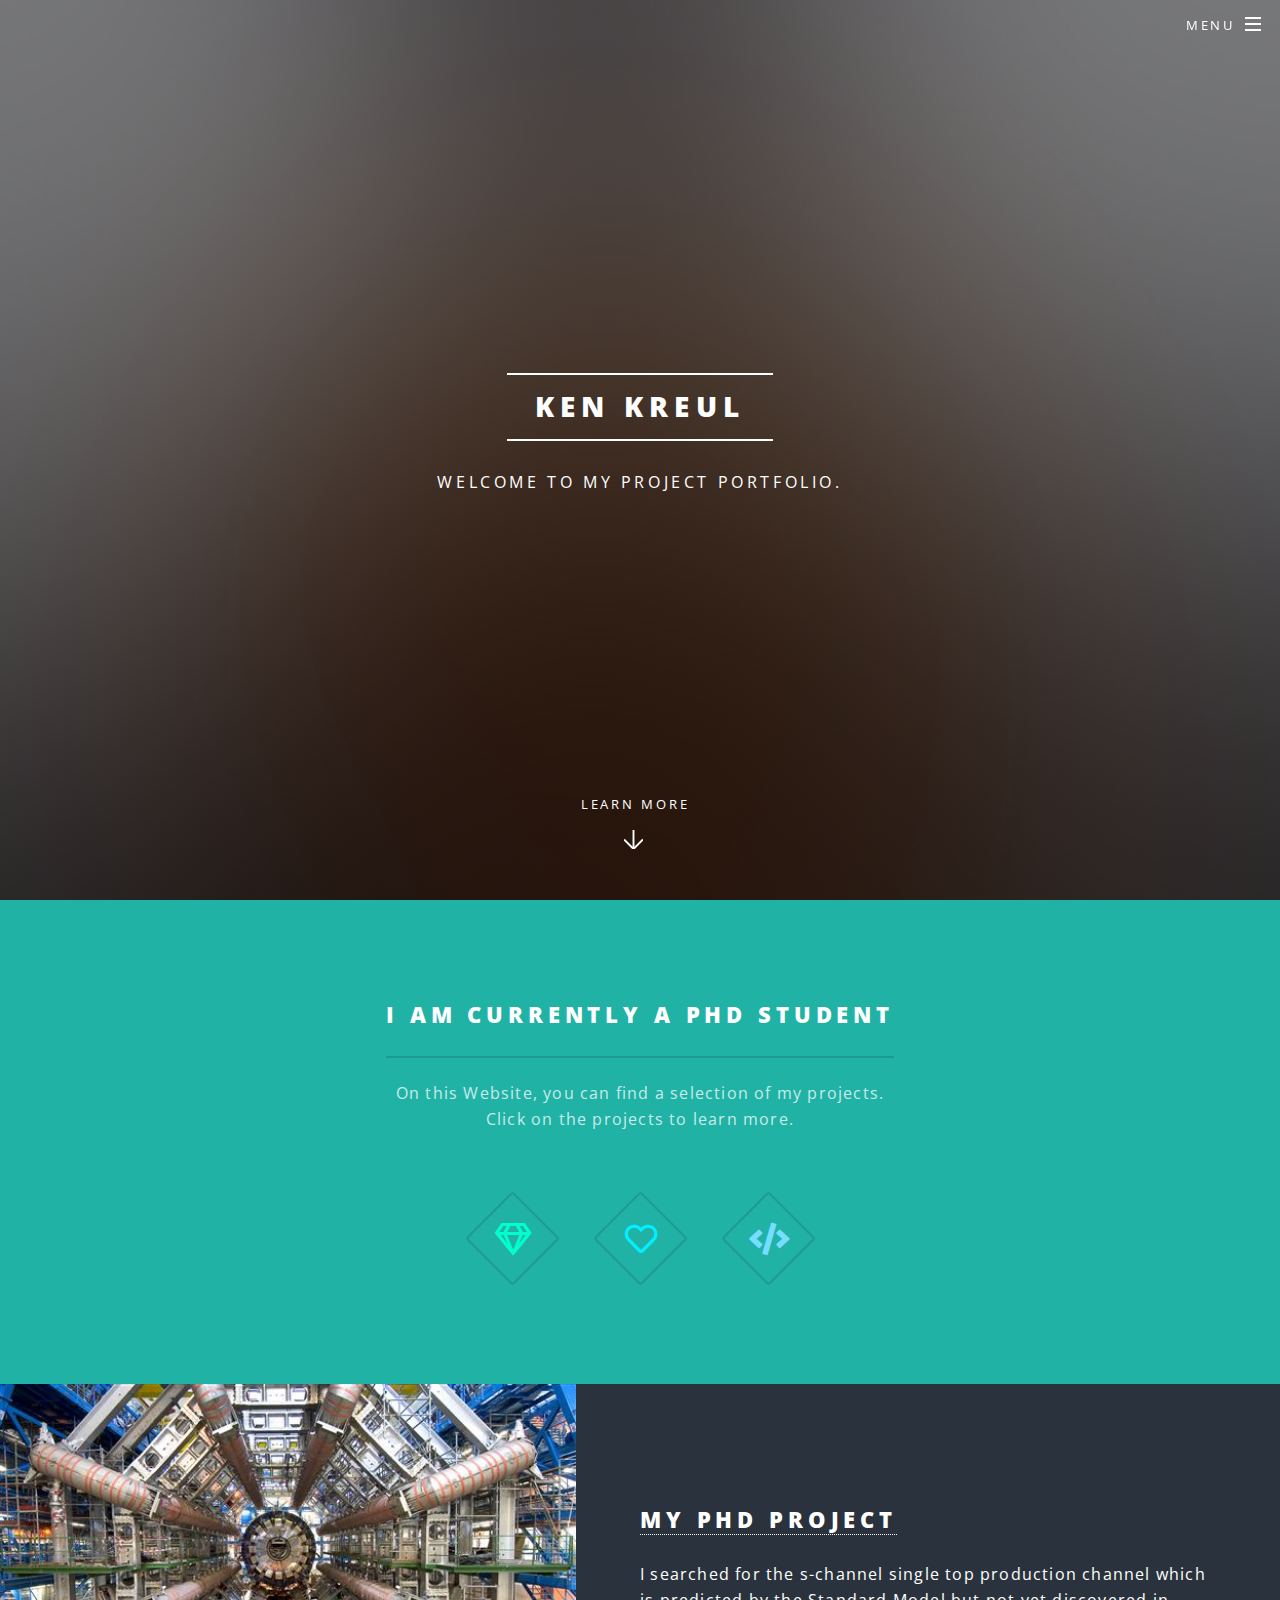
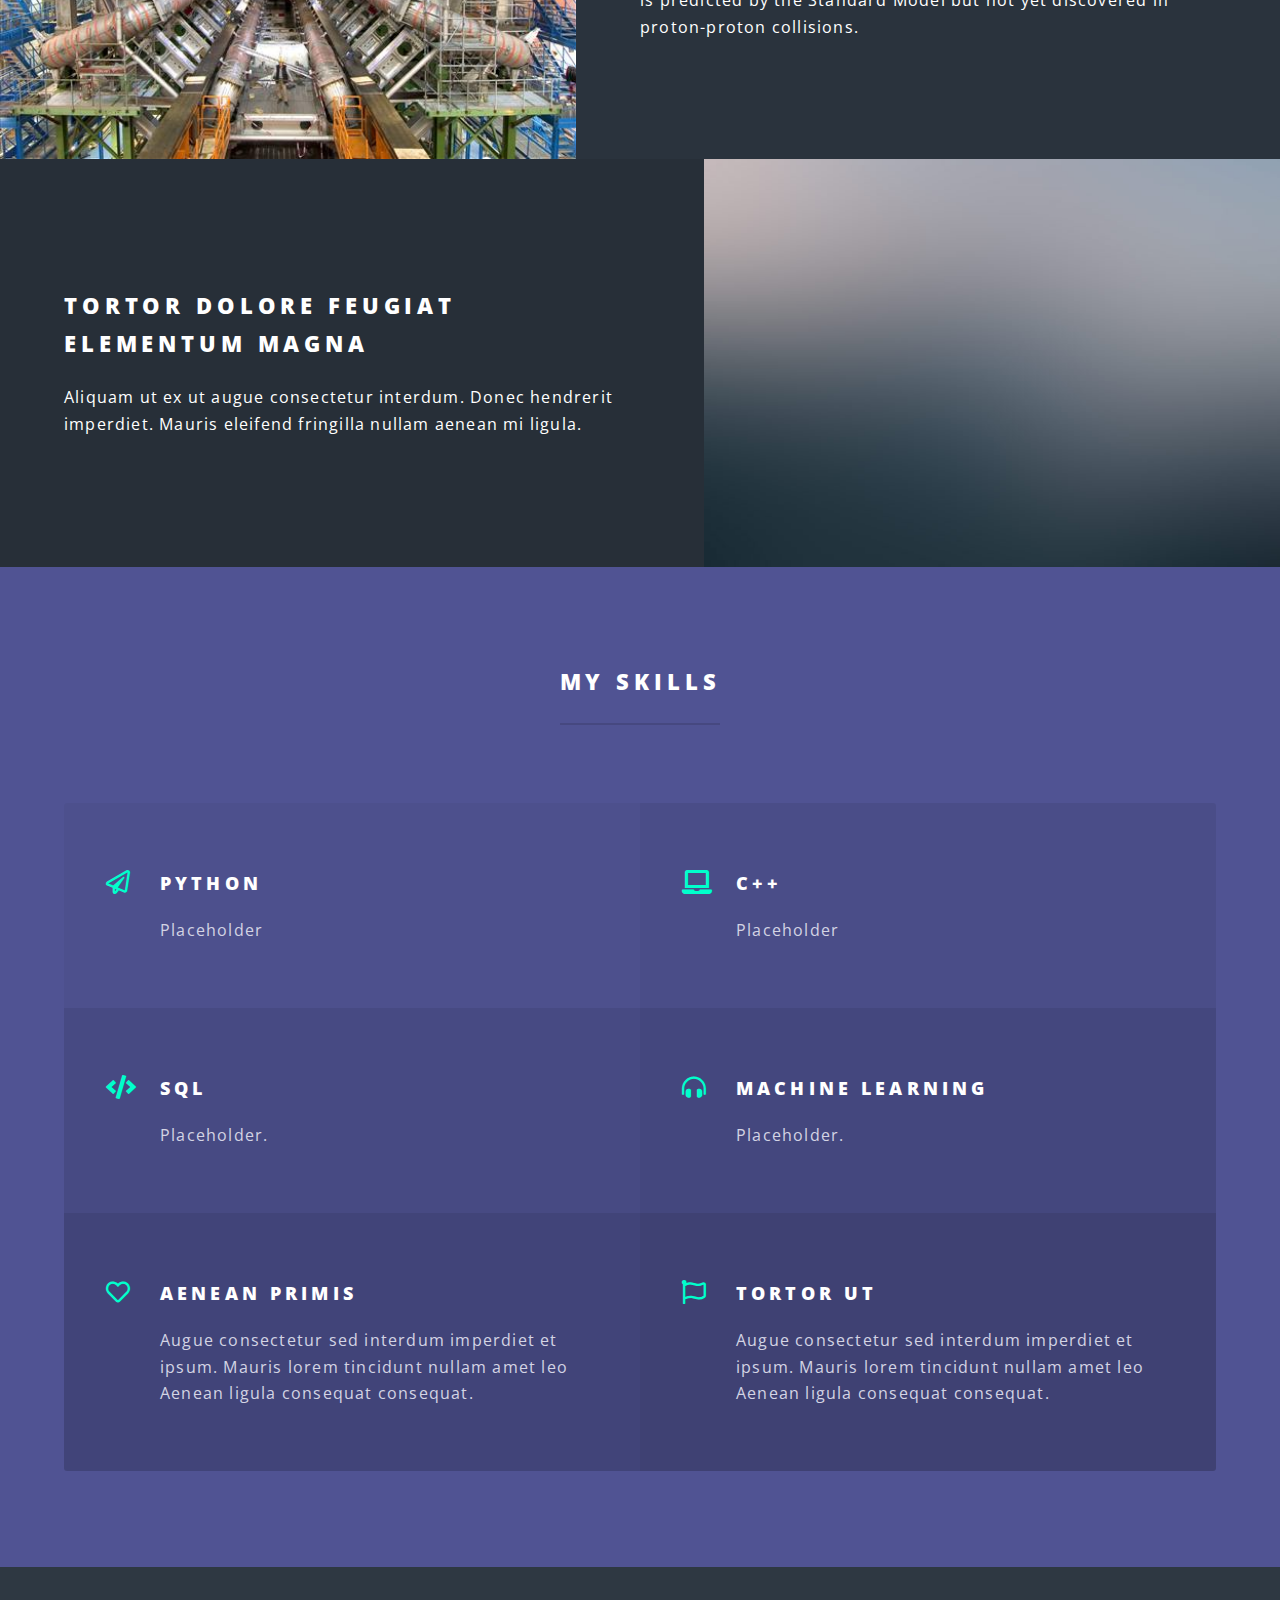
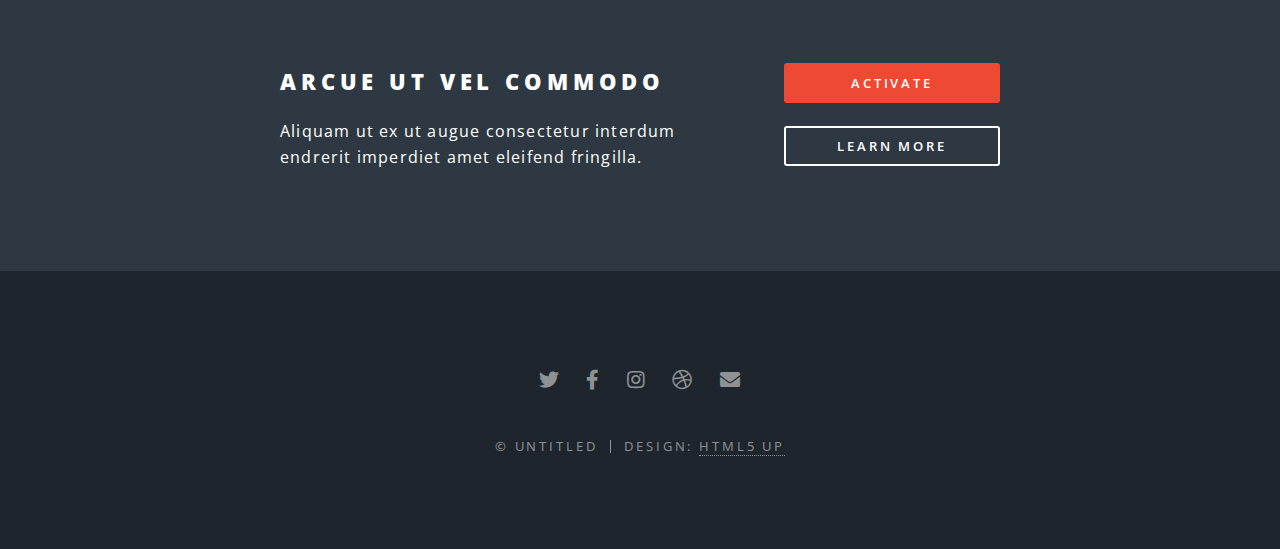
==== index.html @ 8abd2395 "Initial Commit" ====
<!DOCTYPE HTML>
<!--
	Spectral by HTML5 UP
	html5up.net | @ajlkn
	Free for personal and commercial use under the CCA 3.0 license (html5up.net/license)
-->
<html>
	<head>
		<title>Website of Ken Kreul</title>
		<meta charset="utf-8" />
		<meta name="viewport" content="width=device-width, initial-scale=1, user-scalable=no" />
		<link rel="stylesheet" href="assets/css/main.css" />
		<noscript><link rel="stylesheet" href="assets/css/noscript.css" /></noscript>
	</head>
	<body class="landing is-preload">

		<!-- Page Wrapper -->
			<div id="page-wrapper">

				<!-- Header -->
					<header id="header" class="alt">
						<h1><a href="index.html">Ken Kreul</a></h1>
						<nav id="nav">
							<ul>
								<li class="special">
									<a href="#menu" class="menuToggle"><span>Menu</span></a>
									<div id="menu">
										<ul>
											<li><a href="index.html">Home</a></li>
											<li><a href="generic.html">Generic</a></li>
											<li><a href="elements.html">Elements</a></li>
											<li><a href="#">Sign Up</a></li>
											<li><a href="#">Log In</a></li>
										</ul>
									</div>
								</li>
							</ul>
						</nav>
					</header>

				<!-- Banner -->
					<section id="banner">
						<div class="inner">
							<h2>Ken Kreul</h2>
							<p>Welcome to my project Portfolio.</p>
							<!--<ul class="actions special">
								<li><a href="#" class="button primary">Activate</a></li>
							</ul> -->
						</div>
						<a href="#one" class="more scrolly">Learn More</a>
					</section>

				<!-- One -->
					<section id="one" class="wrapper style1 special">
						<div class="inner">
							<header class="major">
								<h2>I am currently a PhD Student</h2>
								<p>On this Website, you can find a selection of my projects.<br />
								Click on the projects to learn more.</p>
							</header>
							<ul class="icons major">
								<li><span class="icon fa-gem major style1"><span class="label">Lorem</span></span></li>
								<li><span class="icon fa-heart major style2"><span class="label">Ipsum</span></span></li>
								<li><span class="icon solid fa-code major style3"><span class="label">Dolor</span></span></li>
							</ul>
						</div>
					</section>

				<!-- Two -->
					<section id="two" class="wrapper alt style2">
						<section class="spotlight">
							<div class="image"><img src="images/ATLAS.jpg" alt="" /></div><div class="content">
								<h2><a href="generic.html">My PhD project</a> </h2>
								<p>I searched for the s-channel single top production channel which is 
									predicted by the Standard Model but not yet discovered in
									 proton-proton collisions.</p>
							</div>
						</section>
						<section class="spotlight">
							<div class="image"><img src="images/pic02.jpg" alt="" /></div><div class="content">
								<h2>Tortor dolore feugiat<br />
								elementum magna</h2>
								<p>Aliquam ut ex ut augue consectetur interdum. Donec hendrerit imperdiet. Mauris eleifend fringilla nullam aenean mi ligula.</p>
							</div>
						</section>
						
					</section>

				<!-- Three -->
					<section id="three" class="wrapper style3 special">
						<div class="inner">
							<header class="major">
								<h2>My Skills</h2>
								
							</header>
							<ul class="features">
								<li class="icon fa-paper-plane">
									<h3>Python</h3>
									<p>Placeholder </p>
								</li>
								<li class="icon solid fa-laptop">
									<h3>C++</h3>
									<p>Placeholder</p>
								</li>
								<li class="icon solid fa-code">
									<h3>SQL</h3>
									<p>Placeholder.</p>
								</li>
								<li class="icon solid fa-headphones-alt">
									<h3>Machine Learning</h3>
									<p>Placeholder.</p>
								</li>
								<li class="icon fa-heart">
									<h3>Aenean Primis</h3>
									<p>Augue consectetur sed interdum imperdiet et ipsum. Mauris lorem tincidunt nullam amet leo Aenean ligula consequat consequat.</p>
								</li>
								<li class="icon fa-flag">
									<h3>Tortor Ut</h3>
									<p>Augue consectetur sed interdum imperdiet et ipsum. Mauris lorem tincidunt nullam amet leo Aenean ligula consequat consequat.</p>
								</li>
							</ul>
						</div>
					</section>

				<!-- CTA -->
					<section id="cta" class="wrapper style4">
						<div class="inner">
							<header>
								<h2>Arcue ut vel commodo</h2>
								<p>Aliquam ut ex ut augue consectetur interdum endrerit imperdiet amet eleifend fringilla.</p>
							</header>
							<ul class="actions stacked">
								<li><a href="#" class="button fit primary">Activate</a></li>
								<li><a href="#" class="button fit">Learn More</a></li>
							</ul>
						</div>
					</section>

				<!-- Footer -->
					<footer id="footer">
						<ul class="icons">
							<li><a href="#" class="icon brands fa-twitter"><span class="label">Twitter</span></a></li>
							<li><a href="#" class="icon brands fa-facebook-f"><span class="label">Facebook</span></a></li>
							<li><a href="#" class="icon brands fa-instagram"><span class="label">Instagram</span></a></li>
							<li><a href="#" class="icon brands fa-dribbble"><span class="label">Dribbble</span></a></li>
							<li><a href="#" class="icon solid fa-envelope"><span class="label">Email</span></a></li>
						</ul>
						<ul class="copyright">
							<li>&copy; Untitled</li><li>Design: <a href="http://html5up.net">HTML5 UP</a></li>
						</ul>
					</footer>

			</div>

		<!-- Scripts -->
			<script src="assets/js/jquery.min.js"></script>
			<script src="assets/js/jquery.scrollex.min.js"></script>
			<script src="assets/js/jquery.scrolly.min.js"></script>
			<script src="assets/js/browser.min.js"></script>
			<script src="assets/js/breakpoints.min.js"></script>
			<script src="assets/js/util.js"></script>
			<script src="assets/js/main.js"></script>

	</body>
</html>
---- assets/css/main.css ----
@import url(fontawesome-all.min.css);
@import url("https://fonts.googleapis.com/css?family=Open+Sans:400,400italic,600,600italic,800,800italic");

/*
	Spectral by HTML5 UP
	html5up.net | @ajlkn
	Free for personal and commercial use under the CCA 3.0 license (html5up.net/license)
*/

html, body, div, span, applet, object,
iframe, h1, h2, h3, h4, h5, h6, p, blockquote,
pre, a, abbr, acronym, address, big, cite,
code, del, dfn, em, img, ins, kbd, q, s, samp,
small, strike, strong, sub, sup, tt, var, b,
u, i, center, dl, dt, dd, ol, ul, li, fieldset,
form, label, legend, table, caption, tbody,
tfoot, thead, tr, th, td, article, aside,
canvas, details, embed, figure, figcaption,
footer, header, hgroup, menu, nav, output, ruby,
section, summary, time, mark, audio, video {
	margin: 0;
	padding: 0;
	border: 0;
	font-size: 100%;
	font: inherit;
	vertical-align: baseline;}

article, aside, details, figcaption, figure,
footer, header, hgroup, menu, nav, section {
	display: block;}

body {
	line-height: 1;
}

ol, ul {
	list-style: none;
}

blockquote, q {
	quotes: none;
}

	blockquote:before, blockquote:after, q:before, q:after {
		content: '';
		content: none;
	}

table {
	border-collapse: collapse;
	border-spacing: 0;
}

body {
	-webkit-text-size-adjust: none;
}

mark {
	background-color: transparent;
	color: inherit;
}

input::-moz-focus-inner {
	border: 0;
	padding: 0;
}

input, select, textarea {
	-moz-appearance: none;
	-webkit-appearance: none;
	-ms-appearance: none;
	appearance: none;
}

/* Basic */

	@-ms-viewport {
		width: device-width;
	}

	html {
		box-sizing: border-box;
	}

	*, *:before, *:after {
		box-sizing: inherit;
	}

	body {
		background: #2e3842;
	}

		body.is-preload *, body.is-preload *:before, body.is-preload *:after {
			-moz-animation: none !important;
			-webkit-animation: none !important;
			-ms-animation: none !important;
			animation: none !important;
			-moz-transition: none !important;
			-webkit-transition: none !important;
			-ms-transition: none !important;
			transition: none !important;
		}

	body, input, select, textarea {
		color: #fff;
		font-family: "Open Sans", Helvetica, sans-serif;
		font-size: 15pt;
		font-weight: 400;
		letter-spacing: 0.075em;
		line-height: 1.65em;
	}

		@media screen and (max-width: 1680px) {

			body, input, select, textarea {
				font-size: 13pt;
			}

		}

		@media screen and (max-width: 1280px) {

			body, input, select, textarea {
				font-size: 12pt;
			}

		}

		@media screen and (max-width: 736px) {

			body, input, select, textarea {
				font-size: 11pt;
				letter-spacing: 0.0375em;
			}

		}

	a {
		-moz-transition: color 0.2s ease, border-bottom-color 0.2s ease;
		-webkit-transition: color 0.2s ease, border-bottom-color 0.2s ease;
		-ms-transition: color 0.2s ease, border-bottom-color 0.2s ease;
		transition: color 0.2s ease, border-bottom-color 0.2s ease;
		border-bottom: dotted 1px;
		color: inherit;
		text-decoration: none;
	}

		a:hover {
			border-bottom-color: transparent;
		}

	strong, b {
		color: #fff;
		font-weight: 600;
	}

	em, i {
		font-style: italic;
	}

	p {
		margin: 0 0 2em 0;
	}

	h1, h2, h3, h4, h5, h6 {
		color: #fff;
		font-weight: 800;
		letter-spacing: 0.225em;
		line-height: 1em;
		margin: 0 0 1em 0;
		text-transform: uppercase;
	}

		h1 a, h2 a, h3 a, h4 a, h5 a, h6 a {
			color: inherit;
			text-decoration: none;
		}

	h2 {
		font-size: 1.35em;
		line-height: 1.75em;
	}

		@media screen and (max-width: 736px) {

			h2 {
				font-size: 1.1em;
				line-height: 1.65em;
			}

		}

	h3 {
		font-size: 1.15em;
		line-height: 1.75em;
	}

		@media screen and (max-width: 736px) {

			h3 {
				font-size: 1em;
				line-height: 1.65em;
			}

		}

	h4 {
		font-size: 1em;
		line-height: 1.5em;
	}

	h5 {
		font-size: 0.8em;
		line-height: 1.5em;
	}

	h6 {
		font-size: 0.7em;
		line-height: 1.5em;
	}

	sub {
		font-size: 0.8em;
		position: relative;
		top: 0.5em;
	}

	sup {
		font-size: 0.8em;
		position: relative;
		top: -0.5em;
	}

	hr {
		border: 0;
		border-bottom: solid 2px #fff;
		margin: 3em 0;
	}

		hr.major {
			margin: 4.5em 0;
		}

	blockquote {
		border-left: solid 4px #fff;
		font-style: italic;
		margin: 0 0 2em 0;
		padding: 0.5em 0 0.5em 2em;
	}

	code {
		background: rgba(144, 144, 144, 0.25);
		border-radius: 3px;
		font-family: "Courier New", monospace;
		font-size: 0.9em;
		letter-spacing: 0;
		margin: 0 0.25em;
		padding: 0.25em 0.65em;
	}

	pre {
		-webkit-overflow-scrolling: touch;
		font-family: "Courier New", monospace;
		font-size: 0.9em;
		margin: 0 0 2em 0;
	}

		pre code {
			display: block;
			line-height: 1.75em;
			padding: 1em 1.5em;
			overflow-x: auto;
		}

	.align-left {
		text-align: left;
	}

	.align-center {
		text-align: center;
	}

	.align-right {
		text-align: right;
	}

/* Row */

	.row {
		display: flex;
		flex-wrap: wrap;
		box-sizing: border-box;
		align-items: stretch;
	}

		.row > * {
			box-sizing: border-box;
		}

		.row.gtr-uniform > * > :last-child {
			margin-bottom: 0;
		}

		.row.aln-left {
			justify-content: flex-start;
		}

		.row.aln-center {
			justify-content: center;
		}

		.row.aln-right {
			justify-content: flex-end;
		}

		.row.aln-top {
			align-items: flex-start;
		}

		.row.aln-middle {
			align-items: center;
		}

		.row.aln-bottom {
			align-items: flex-end;
		}

		.row > .imp {
			order: -1;
		}

		.row > .col-1 {
			width: 8.33333%;
		}

		.row > .off-1 {
			margin-left: 8.33333%;
		}

		.row > .col-2 {
			width: 16.66667%;
		}

		.row > .off-2 {
			margin-left: 16.66667%;
		}

		.row > .col-3 {
			width: 25%;
		}

		.row > .off-3 {
			margin-left: 25%;
		}

		.row > .col-4 {
			width: 33.33333%;
		}

		.row > .off-4 {
			margin-left: 33.33333%;
		}

		.row > .col-5 {
			width: 41.66667%;
		}

		.row > .off-5 {
			margin-left: 41.66667%;
		}

		.row > .col-6 {
			width: 50%;
		}

		.row > .off-6 {
			margin-left: 50%;
		}

		.row > .col-7 {
			width: 58.33333%;
		}

		.row > .off-7 {
			margin-left: 58.33333%;
		}

		.row > .col-8 {
			width: 66.66667%;
		}

		.row > .off-8 {
			margin-left: 66.66667%;
		}

		.row > .col-9 {
			width: 75%;
		}

		.row > .off-9 {
			margin-left: 75%;
		}

		.row > .col-10 {
			width: 83.33333%;
		}

		.row > .off-10 {
			margin-left: 83.33333%;
		}

		.row > .col-11 {
			width: 91.66667%;
		}

		.row > .off-11 {
			margin-left: 91.66667%;
		}

		.row > .col-12 {
			width: 100%;
		}

		.row > .off-12 {
			margin-left: 100%;
		}

		.row.gtr-0 {
			margin-top: 0;
			margin-left: 0em;
		}

			.row.gtr-0 > * {
				padding: 0 0 0 0em;
			}

			.row.gtr-0.gtr-uniform {
				margin-top: 0em;
			}

				.row.gtr-0.gtr-uniform > * {
					padding-top: 0em;
				}

		.row.gtr-25 {
			margin-top: 0;
			margin-left: -0.375em;
		}

			.row.gtr-25 > * {
				padding: 0 0 0 0.375em;
			}

			.row.gtr-25.gtr-uniform {
				margin-top: -0.375em;
			}

				.row.gtr-25.gtr-uniform > * {
					padding-top: 0.375em;
				}

		.row.gtr-50 {
			margin-top: 0;
			margin-left: -0.75em;
		}

			.row.gtr-50 > * {
				padding: 0 0 0 0.75em;
			}

			.row.gtr-50.gtr-uniform {
				margin-top: -0.75em;
			}

				.row.gtr-50.gtr-uniform > * {
					padding-top: 0.75em;
				}

		.row {
			margin-top: 0;
			margin-left: -1.5em;
		}

			.row > * {
				padding: 0 0 0 1.5em;
			}

			.row.gtr-uniform {
				margin-top: -1.5em;
			}

				.row.gtr-uniform > * {
					padding-top: 1.5em;
				}

		.row.gtr-150 {
			margin-top: 0;
			margin-left: -2.25em;
		}

			.row.gtr-150 > * {
				padding: 0 0 0 2.25em;
			}

			.row.gtr-150.gtr-uniform {
				margin-top: -2.25em;
			}

				.row.gtr-150.gtr-uniform > * {
					padding-top: 2.25em;
				}

		.row.gtr-200 {
			margin-top: 0;
			margin-left: -3em;
		}

			.row.gtr-200 > * {
				padding: 0 0 0 3em;
			}

			.row.gtr-200.gtr-uniform {
				margin-top: -3em;
			}

				.row.gtr-200.gtr-uniform > * {
					padding-top: 3em;
				}

		@media screen and (max-width: 1680px) {

			.row {
				display: flex;
				flex-wrap: wrap;
				box-sizing: border-box;
				align-items: stretch;
			}

				.row > * {
					box-sizing: border-box;
				}

				.row.gtr-uniform > * > :last-child {
					margin-bottom: 0;
				}

				.row.aln-left {
					justify-content: flex-start;
				}

				.row.aln-center {
					justify-content: center;
				}

				.row.aln-right {
					justify-content: flex-end;
				}

				.row.aln-top {
					align-items: flex-start;
				}

				.row.aln-middle {
					align-items: center;
				}

				.row.aln-bottom {
					align-items: flex-end;
				}

				.row > .imp-xlarge {
					order: -1;
				}

				.row > .col-1-xlarge {
					width: 8.33333%;
				}

				.row > .off-1-xlarge {
					margin-left: 8.33333%;
				}

				.row > .col-2-xlarge {
					width: 16.66667%;
				}

				.row > .off-2-xlarge {
					margin-left: 16.66667%;
				}

				.row > .col-3-xlarge {
					width: 25%;
				}

				.row > .off-3-xlarge {
					margin-left: 25%;
				}

				.row > .col-4-xlarge {
					width: 33.33333%;
				}

				.row > .off-4-xlarge {
					margin-left: 33.33333%;
				}

				.row > .col-5-xlarge {
					width: 41.66667%;
				}

				.row > .off-5-xlarge {
					margin-left: 41.66667%;
				}

				.row > .col-6-xlarge {
					width: 50%;
				}

				.row > .off-6-xlarge {
					margin-left: 50%;
				}

				.row > .col-7-xlarge {
					width: 58.33333%;
				}

				.row > .off-7-xlarge {
					margin-left: 58.33333%;
				}

				.row > .col-8-xlarge {
					width: 66.66667%;
				}

				.row > .off-8-xlarge {
					margin-left: 66.66667%;
				}

				.row > .col-9-xlarge {
					width: 75%;
				}

				.row > .off-9-xlarge {
					margin-left: 75%;
				}

				.row > .col-10-xlarge {
					width: 83.33333%;
				}

				.row > .off-10-xlarge {
					margin-left: 83.33333%;
				}

				.row > .col-11-xlarge {
					width: 91.66667%;
				}

				.row > .off-11-xlarge {
					margin-left: 91.66667%;
				}

				.row > .col-12-xlarge {
					width: 100%;
				}

				.row > .off-12-xlarge {
					margin-left: 100%;
				}

				.row.gtr-0 {
					margin-top: 0;
					margin-left: 0em;
				}

					.row.gtr-0 > * {
						padding: 0 0 0 0em;
					}

					.row.gtr-0.gtr-uniform {
						margin-top: 0em;
					}

						.row.gtr-0.gtr-uniform > * {
							padding-top: 0em;
						}

				.row.gtr-25 {
					margin-top: 0;
					margin-left: -0.375em;
				}

					.row.gtr-25 > * {
						padding: 0 0 0 0.375em;
					}

					.row.gtr-25.gtr-uniform {
						margin-top: -0.375em;
					}

						.row.gtr-25.gtr-uniform > * {
							padding-top: 0.375em;
						}

				.row.gtr-50 {
					margin-top: 0;
					margin-left: -0.75em;
				}

					.row.gtr-50 > * {
						padding: 0 0 0 0.75em;
					}

					.row.gtr-50.gtr-uniform {
						margin-top: -0.75em;
					}

						.row.gtr-50.gtr-uniform > * {
							padding-top: 0.75em;
						}

				.row {
					margin-top: 0;
					margin-left: -1.5em;
				}

					.row > * {
						padding: 0 0 0 1.5em;
					}

					.row.gtr-uniform {
						margin-top: -1.5em;
					}

						.row.gtr-uniform > * {
							padding-top: 1.5em;
						}

				.row.gtr-150 {
					margin-top: 0;
					margin-left: -2.25em;
				}

					.row.gtr-150 > * {
						padding: 0 0 0 2.25em;
					}

					.row.gtr-150.gtr-uniform {
						margin-top: -2.25em;
					}

						.row.gtr-150.gtr-uniform > * {
							padding-top: 2.25em;
						}

				.row.gtr-200 {
					margin-top: 0;
					margin-left: -3em;
				}

					.row.gtr-200 > * {
						padding: 0 0 0 3em;
					}

					.row.gtr-200.gtr-uniform {
						margin-top: -3em;
					}

						.row.gtr-200.gtr-uniform > * {
							padding-top: 3em;
						}

		}

		@media screen and (max-width: 1280px) {

			.row {
				display: flex;
				flex-wrap: wrap;
				box-sizing: border-box;
				align-items: stretch;
			}

				.row > * {
					box-sizing: border-box;
				}

				.row.gtr-uniform > * > :last-child {
					margin-bottom: 0;
				}

				.row.aln-left {
					justify-content: flex-start;
				}

				.row.aln-center {
					justify-content: center;
				}

				.row.aln-right {
					justify-content: flex-end;
				}

				.row.aln-top {
					align-items: flex-start;
				}

				.row.aln-middle {
					align-items: center;
				}

				.row.aln-bottom {
					align-items: flex-end;
				}

				.row > .imp-large {
					order: -1;
				}

				.row > .col-1-large {
					width: 8.33333%;
				}

				.row > .off-1-large {
					margin-left: 8.33333%;
				}

				.row > .col-2-large {
					width: 16.66667%;
				}

				.row > .off-2-large {
					margin-left: 16.66667%;
				}

				.row > .col-3-large {
					width: 25%;
				}

				.row > .off-3-large {
					margin-left: 25%;
				}

				.row > .col-4-large {
					width: 33.33333%;
				}

				.row > .off-4-large {
					margin-left: 33.33333%;
				}

				.row > .col-5-large {
					width: 41.66667%;
				}

				.row > .off-5-large {
					margin-left: 41.66667%;
				}

				.row > .col-6-large {
					width: 50%;
				}

				.row > .off-6-large {
					margin-left: 50%;
				}

				.row > .col-7-large {
					width: 58.33333%;
				}

				.row > .off-7-large {
					margin-left: 58.33333%;
				}

				.row > .col-8-large {
					width: 66.66667%;
				}

				.row > .off-8-large {
					margin-left: 66.66667%;
				}

				.row > .col-9-large {
					width: 75%;
				}

				.row > .off-9-large {
					margin-left: 75%;
				}

				.row > .col-10-large {
					width: 83.33333%;
				}

				.row > .off-10-large {
					margin-left: 83.33333%;
				}

				.row > .col-11-large {
					width: 91.66667%;
				}

				.row > .off-11-large {
					margin-left: 91.66667%;
				}

				.row > .col-12-large {
					width: 100%;
				}

				.row > .off-12-large {
					margin-left: 100%;
				}

				.row.gtr-0 {
					margin-top: 0;
					margin-left: 0em;
				}

					.row.gtr-0 > * {
						padding: 0 0 0 0em;
					}

					.row.gtr-0.gtr-uniform {
						margin-top: 0em;
					}

						.row.gtr-0.gtr-uniform > * {
							padding-top: 0em;
						}

				.row.gtr-25 {
					margin-top: 0;
					margin-left: -0.375em;
				}

					.row.gtr-25 > * {
						padding: 0 0 0 0.375em;
					}

					.row.gtr-25.gtr-uniform {
						margin-top: -0.375em;
					}

						.row.gtr-25.gtr-uniform > * {
							padding-top: 0.375em;
						}

				.row.gtr-50 {
					margin-top: 0;
					margin-left: -0.75em;
				}

					.row.gtr-50 > * {
						padding: 0 0 0 0.75em;
					}

					.row.gtr-50.gtr-uniform {
						margin-top: -0.75em;
					}

						.row.gtr-50.gtr-uniform > * {
							padding-top: 0.75em;
						}

				.row {
					margin-top: 0;
					margin-left: -1.5em;
				}

					.row > * {
						padding: 0 0 0 1.5em;
					}

					.row.gtr-uniform {
						margin-top: -1.5em;
					}

						.row.gtr-uniform > * {
							padding-top: 1.5em;
						}

				.row.gtr-150 {
					margin-top: 0;
					margin-left: -2.25em;
				}

					.row.gtr-150 > * {
						padding: 0 0 0 2.25em;
					}

					.row.gtr-150.gtr-uniform {
						margin-top: -2.25em;
					}

						.row.gtr-150.gtr-uniform > * {
							padding-top: 2.25em;
						}

				.row.gtr-200 {
					margin-top: 0;
					margin-left: -3em;
				}

					.row.gtr-200 > * {
						padding: 0 0 0 3em;
					}

					.row.gtr-200.gtr-uniform {
						margin-top: -3em;
					}

						.row.gtr-200.gtr-uniform > * {
							padding-top: 3em;
						}

		}

		@media screen and (max-width: 980px) {

			.row {
				display: flex;
				flex-wrap: wrap;
				box-sizing: border-box;
				align-items: stretch;
			}

				.row > * {
					box-sizing: border-box;
				}

				.row.gtr-uniform > * > :last-child {
					margin-bottom: 0;
				}

				.row.aln-left {
					justify-content: flex-start;
				}

				.row.aln-center {
					justify-content: center;
				}

				.row.aln-right {
					justify-content: flex-end;
				}

				.row.aln-top {
					align-items: flex-start;
				}

				.row.aln-middle {
					align-items: center;
				}

				.row.aln-bottom {
					align-items: flex-end;
				}

				.row > .imp-medium {
					order: -1;
				}

				.row > .col-1-medium {
					width: 8.33333%;
				}

				.row > .off-1-medium {
					margin-left: 8.33333%;
				}

				.row > .col-2-medium {
					width: 16.66667%;
				}

				.row > .off-2-medium {
					margin-left: 16.66667%;
				}

				.row > .col-3-medium {
					width: 25%;
				}

				.row > .off-3-medium {
					margin-left: 25%;
				}

				.row > .col-4-medium {
					width: 33.33333%;
				}

				.row > .off-4-medium {
					margin-left: 33.33333%;
				}

				.row > .col-5-medium {
					width: 41.66667%;
				}

				.row > .off-5-medium {
					margin-left: 41.66667%;
				}

				.row > .col-6-medium {
					width: 50%;
				}

				.row > .off-6-medium {
					margin-left: 50%;
				}

				.row > .col-7-medium {
					width: 58.33333%;
				}

				.row > .off-7-medium {
					margin-left: 58.33333%;
				}

				.row > .col-8-medium {
					width: 66.66667%;
				}

				.row > .off-8-medium {
					margin-left: 66.66667%;
				}

				.row > .col-9-medium {
					width: 75%;
				}

				.row > .off-9-medium {
					margin-left: 75%;
				}

				.row > .col-10-medium {
					width: 83.33333%;
				}

				.row > .off-10-medium {
					margin-left: 83.33333%;
				}

				.row > .col-11-medium {
					width: 91.66667%;
				}

				.row > .off-11-medium {
					margin-left: 91.66667%;
				}

				.row > .col-12-medium {
					width: 100%;
				}

				.row > .off-12-medium {
					margin-left: 100%;
				}

				.row.gtr-0 {
					margin-top: 0;
					margin-left: 0em;
				}

					.row.gtr-0 > * {
						padding: 0 0 0 0em;
					}

					.row.gtr-0.gtr-uniform {
						margin-top: 0em;
					}

						.row.gtr-0.gtr-uniform > * {
							padding-top: 0em;
						}

				.row.gtr-25 {
					margin-top: 0;
					margin-left: -0.375em;
				}

					.row.gtr-25 > * {
						padding: 0 0 0 0.375em;
					}

					.row.gtr-25.gtr-uniform {
						margin-top: -0.375em;
					}

						.row.gtr-25.gtr-uniform > * {
							padding-top: 0.375em;
						}

				.row.gtr-50 {
					margin-top: 0;
					margin-left: -0.75em;
				}

					.row.gtr-50 > * {
						padding: 0 0 0 0.75em;
					}

					.row.gtr-50.gtr-uniform {
						margin-top: -0.75em;
					}

						.row.gtr-50.gtr-uniform > * {
							padding-top: 0.75em;
						}

				.row {
					margin-top: 0;
					margin-left: -1.5em;
				}

					.row > * {
						padding: 0 0 0 1.5em;
					}

					.row.gtr-uniform {
						margin-top: -1.5em;
					}

						.row.gtr-uniform > * {
							padding-top: 1.5em;
						}

				.row.gtr-150 {
					margin-top: 0;
					margin-left: -2.25em;
				}

					.row.gtr-150 > * {
						padding: 0 0 0 2.25em;
					}

					.row.gtr-150.gtr-uniform {
						margin-top: -2.25em;
					}

						.row.gtr-150.gtr-uniform > * {
							padding-top: 2.25em;
						}

				.row.gtr-200 {
					margin-top: 0;
					margin-left: -3em;
				}

					.row.gtr-200 > * {
						padding: 0 0 0 3em;
					}

					.row.gtr-200.gtr-uniform {
						margin-top: -3em;
					}

						.row.gtr-200.gtr-uniform > * {
							padding-top: 3em;
						}

		}

		@media screen and (max-width: 736px) {

			.row {
				display: flex;
				flex-wrap: wrap;
				box-sizing: border-box;
				align-items: stretch;
			}

				.row > * {
					box-sizing: border-box;
				}

				.row.gtr-uniform > * > :last-child {
					margin-bottom: 0;
				}

				.row.aln-left {
					justify-content: flex-start;
				}

				.row.aln-center {
					justify-content: center;
				}

				.row.aln-right {
					justify-content: flex-end;
				}

				.row.aln-top {
					align-items: flex-start;
				}

				.row.aln-middle {
					align-items: center;
				}

				.row.aln-bottom {
					align-items: flex-end;
				}

				.row > .imp-small {
					order: -1;
				}

				.row > .col-1-small {
					width: 8.33333%;
				}

				.row > .off-1-small {
					margin-left: 8.33333%;
				}

				.row > .col-2-small {
					width: 16.66667%;
				}

				.row > .off-2-small {
					margin-left: 16.66667%;
				}

				.row > .col-3-small {
					width: 25%;
				}

				.row > .off-3-small {
					margin-left: 25%;
				}

				.row > .col-4-small {
					width: 33.33333%;
				}

				.row > .off-4-small {
					margin-left: 33.33333%;
				}

				.row > .col-5-small {
					width: 41.66667%;
				}

				.row > .off-5-small {
					margin-left: 41.66667%;
				}

				.row > .col-6-small {
					width: 50%;
				}

				.row > .off-6-small {
					margin-left: 50%;
				}

				.row > .col-7-small {
					width: 58.33333%;
				}

				.row > .off-7-small {
					margin-left: 58.33333%;
				}

				.row > .col-8-small {
					width: 66.66667%;
				}

				.row > .off-8-small {
					margin-left: 66.66667%;
				}

				.row > .col-9-small {
					width: 75%;
				}

				.row > .off-9-small {
					margin-left: 75%;
				}

				.row > .col-10-small {
					width: 83.33333%;
				}

				.row > .off-10-small {
					margin-left: 83.33333%;
				}

				.row > .col-11-small {
					width: 91.66667%;
				}

				.row > .off-11-small {
					margin-left: 91.66667%;
				}

				.row > .col-12-small {
					width: 100%;
				}

				.row > .off-12-small {
					margin-left: 100%;
				}

				.row.gtr-0 {
					margin-top: 0;
					margin-left: 0em;
				}

					.row.gtr-0 > * {
						padding: 0 0 0 0em;
					}

					.row.gtr-0.gtr-uniform {
						margin-top: 0em;
					}

						.row.gtr-0.gtr-uniform > * {
							padding-top: 0em;
						}

				.row.gtr-25 {
					margin-top: 0;
					margin-left: -0.375em;
				}

					.row.gtr-25 > * {
						padding: 0 0 0 0.375em;
					}

					.row.gtr-25.gtr-uniform {
						margin-top: -0.375em;
					}

						.row.gtr-25.gtr-uniform > * {
							padding-top: 0.375em;
						}

				.row.gtr-50 {
					margin-top: 0;
					margin-left: -0.75em;
				}

					.row.gtr-50 > * {
						padding: 0 0 0 0.75em;
					}

					.row.gtr-50.gtr-uniform {
						margin-top: -0.75em;
					}

						.row.gtr-50.gtr-uniform > * {
							padding-top: 0.75em;
						}

				.row {
					margin-top: 0;
					margin-left: -1.5em;
				}

					.row > * {
						padding: 0 0 0 1.5em;
					}

					.row.gtr-uniform {
						margin-top: -1.5em;
					}

						.row.gtr-uniform > * {
							padding-top: 1.5em;
						}

				.row.gtr-150 {
					margin-top: 0;
					margin-left: -2.25em;
				}

					.row.gtr-150 > * {
						padding: 0 0 0 2.25em;
					}

					.row.gtr-150.gtr-uniform {
						margin-top: -2.25em;
					}

						.row.gtr-150.gtr-uniform > * {
							padding-top: 2.25em;
						}

				.row.gtr-200 {
					margin-top: 0;
					margin-left: -3em;
				}

					.row.gtr-200 > * {
						padding: 0 0 0 3em;
					}

					.row.gtr-200.gtr-uniform {
						margin-top: -3em;
					}

						.row.gtr-200.gtr-uniform > * {
							padding-top: 3em;
						}

		}

		@media screen and (max-width: 480px) {

			.row {
				display: flex;
				flex-wrap: wrap;
				box-sizing: border-box;
				align-items: stretch;
			}

				.row > * {
					box-sizing: border-box;
				}

				.row.gtr-uniform > * > :last-child {
					margin-bottom: 0;
				}

				.row.aln-left {
					justify-content: flex-start;
				}

				.row.aln-center {
					justify-content: center;
				}

				.row.aln-right {
					justify-content: flex-end;
				}

				.row.aln-top {
					align-items: flex-start;
				}

				.row.aln-middle {
					align-items: center;
				}

				.row.aln-bottom {
					align-items: flex-end;
				}

				.row > .imp-xsmall {
					order: -1;
				}

				.row > .col-1-xsmall {
					width: 8.33333%;
				}

				.row > .off-1-xsmall {
					margin-left: 8.33333%;
				}

				.row > .col-2-xsmall {
					width: 16.66667%;
				}

				.row > .off-2-xsmall {
					margin-left: 16.66667%;
				}

				.row > .col-3-xsmall {
					width: 25%;
				}

				.row > .off-3-xsmall {
					margin-left: 25%;
				}

				.row > .col-4-xsmall {
					width: 33.33333%;
				}

				.row > .off-4-xsmall {
					margin-left: 33.33333%;
				}

				.row > .col-5-xsmall {
					width: 41.66667%;
				}

				.row > .off-5-xsmall {
					margin-left: 41.66667%;
				}

				.row > .col-6-xsmall {
					width: 50%;
				}

				.row > .off-6-xsmall {
					margin-left: 50%;
				}

				.row > .col-7-xsmall {
					width: 58.33333%;
				}

				.row > .off-7-xsmall {
					margin-left: 58.33333%;
				}

				.row > .col-8-xsmall {
					width: 66.66667%;
				}

				.row > .off-8-xsmall {
					margin-left: 66.66667%;
				}

				.row > .col-9-xsmall {
					width: 75%;
				}

				.row > .off-9-xsmall {
					margin-left: 75%;
				}

				.row > .col-10-xsmall {
					width: 83.33333%;
				}

				.row > .off-10-xsmall {
					margin-left: 83.33333%;
				}

				.row > .col-11-xsmall {
					width: 91.66667%;
				}

				.row > .off-11-xsmall {
					margin-left: 91.66667%;
				}

				.row > .col-12-xsmall {
					width: 100%;
				}

				.row > .off-12-xsmall {
					margin-left: 100%;
				}

				.row.gtr-0 {
					margin-top: 0;
					margin-left: 0em;
				}

					.row.gtr-0 > * {
						padding: 0 0 0 0em;
					}

					.row.gtr-0.gtr-uniform {
						margin-top: 0em;
					}

						.row.gtr-0.gtr-uniform > * {
							padding-top: 0em;
						}

				.row.gtr-25 {
					margin-top: 0;
					margin-left: -0.375em;
				}

					.row.gtr-25 > * {
						padding: 0 0 0 0.375em;
					}

					.row.gtr-25.gtr-uniform {
						margin-top: -0.375em;
					}

						.row.gtr-25.gtr-uniform > * {
							padding-top: 0.375em;
						}

				.row.gtr-50 {
					margin-top: 0;
					margin-left: -0.75em;
				}

					.row.gtr-50 > * {
						padding: 0 0 0 0.75em;
					}

					.row.gtr-50.gtr-uniform {
						margin-top: -0.75em;
					}

						.row.gtr-50.gtr-uniform > * {
							padding-top: 0.75em;
						}

				.row {
					margin-top: 0;
					margin-left: -1.5em;
				}

					.row > * {
						padding: 0 0 0 1.5em;
					}

					.row.gtr-uniform {
						margin-top: -1.5em;
					}

						.row.gtr-uniform > * {
							padding-top: 1.5em;
						}

				.row.gtr-150 {
					margin-top: 0;
					margin-left: -2.25em;
				}

					.row.gtr-150 > * {
						padding: 0 0 0 2.25em;
					}

					.row.gtr-150.gtr-uniform {
						margin-top: -2.25em;
					}

						.row.gtr-150.gtr-uniform > * {
							padding-top: 2.25em;
						}

				.row.gtr-200 {
					margin-top: 0;
					margin-left: -3em;
				}

					.row.gtr-200 > * {
						padding: 0 0 0 3em;
					}

					.row.gtr-200.gtr-uniform {
						margin-top: -3em;
					}

						.row.gtr-200.gtr-uniform > * {
							padding-top: 3em;
						}

		}

/* Section/Article */

	section.special, article.special {
		text-align: center;
	}

	header p {
		color: rgba(255, 255, 255, 0.5);
		position: relative;
		top: -0.25em;
	}

	header h3 + p {
		font-size: 1.1em;
	}

	header h4 + p,
	header h5 + p,
	header h6 + p {
		font-size: 0.9em;
	}

	header.major {
		margin: 0 0 3.5em 0;
	}

		header.major h2, header.major h3, header.major h4, header.major h5, header.major h6 {
			border-bottom: solid 2px #fff;
			display: inline-block;
			padding-bottom: 1em;
			position: relative;
		}

			header.major h2:after, header.major h3:after, header.major h4:after, header.major h5:after, header.major h6:after {
				content: '';
				display: block;
				height: 1px;
			}

		header.major p {
			color: #fff;
			top: 0;
		}

		@media screen and (max-width: 736px) {

			header.major {
				margin: 0 0 2em 0;
			}

		}

	@media screen and (max-width: 980px) {

		header br {
			display: none;
		}

	}

/* Form */

	form {
		margin: 0 0 2em 0;
	}

	label {
		color: #fff;
		display: block;
		font-size: 0.9em;
		font-weight: 600;
		margin: 0 0 1em 0;
	}

	input[type="text"],
	input[type="password"],
	input[type="email"],
	select,
	textarea {
		-moz-appearance: none;
		-webkit-appearance: none;
		-ms-appearance: none;
		appearance: none;
		background-color: rgba(144, 144, 144, 0.25);
		border-radius: 3px;
		border: none;
		color: inherit;
		display: block;
		outline: 0;
		padding: 0 1em;
		text-decoration: none;
		width: 100%;
	}

		input[type="text"]:invalid,
		input[type="password"]:invalid,
		input[type="email"]:invalid,
		select:invalid,
		textarea:invalid {
			box-shadow: none;
		}

		input[type="text"]:focus,
		input[type="password"]:focus,
		input[type="email"]:focus,
		select:focus,
		textarea:focus {
			box-shadow: 0 0 0 2px #21b2a6;
		}

	select {
		background-size: 1.25em;
		background-repeat: no-repeat;
		background-position: calc(100% - 1em) center;
		height: 2.75em;
		padding-right: 2.75em;
		text-overflow: ellipsis;
	}

		select:focus::-ms-value {
			background-color: transparent;
		}

		select::-ms-expand {
			display: none;
		}

	input[type="text"],
	input[type="password"],
	input[type="email"],
	select {
		height: 2.75em;
	}

	textarea {
		padding: 0.75em 1em;
	}

	input[type="checkbox"],
	input[type="radio"] {
		-moz-appearance: none;
		-webkit-appearance: none;
		-ms-appearance: none;
		appearance: none;
		display: block;
		float: left;
		margin-right: -2em;
		opacity: 0;
		width: 1em;
		z-index: -1;
	}

		input[type="checkbox"] + label,
		input[type="radio"] + label {
			text-decoration: none;
			color: #fff;
			cursor: pointer;
			display: inline-block;
			font-size: 1em;
			font-weight: 400;
			padding-left: 2.4em;
			padding-right: 0.75em;
			position: relative;
		}

			input[type="checkbox"] + label:before,
			input[type="radio"] + label:before {
				-moz-osx-font-smoothing: grayscale;
				-webkit-font-smoothing: antialiased;
				display: inline-block;
				font-style: normal;
				font-variant: normal;
				text-rendering: auto;
				line-height: 1;
				text-transform: none !important;
				font-family: 'Font Awesome 5 Free';
				font-weight: 900;
			}

			input[type="checkbox"] + label:before,
			input[type="radio"] + label:before {
				background: rgba(144, 144, 144, 0.25);
				border-radius: 3px;
				content: '';
				display: inline-block;
				font-size: 0.8em;
				height: 2.0625em;
				left: 0;
				line-height: 2.0625em;
				position: absolute;
				text-align: center;
				top: 0;
				width: 2.0625em;
			}

		input[type="checkbox"]:checked + label:before,
		input[type="radio"]:checked + label:before {
			background: #2e3842;
			color: #fff;
			content: '\f00c';
		}

		input[type="checkbox"]:focus + label:before,
		input[type="radio"]:focus + label:before {
			box-shadow: 0 0 0 2px #21b2a6;
		}

	input[type="checkbox"] + label:before {
		border-radius: 3px;
	}

	input[type="radio"] + label:before {
		border-radius: 100%;
	}

	::-webkit-input-placeholder {
		color: rgba(255, 255, 255, 0.5) !important;
		opacity: 1.0;
	}

	:-moz-placeholder {
		color: rgba(255, 255, 255, 0.5) !important;
		opacity: 1.0;
	}

	::-moz-placeholder {
		color: rgba(255, 255, 255, 0.5) !important;
		opacity: 1.0;
	}

	:-ms-input-placeholder {
		color: rgba(255, 255, 255, 0.5) !important;
		opacity: 1.0;
	}

/* Box */

	.box {
		border-radius: 3px;
		border: solid 2px #fff;
		margin-bottom: 2em;
		padding: 1.5em;
	}

		.box > :last-child,
		.box > :last-child > :last-child,
		.box > :last-child > :last-child > :last-child {
			margin-bottom: 0;
		}

		.box.alt {
			border: 0;
			border-radius: 0;
			padding: 0;
		}

/* Icon */

	.icon {
		text-decoration: none;
		border-bottom: none;
		position: relative;
	}

		.icon:before {
			-moz-osx-font-smoothing: grayscale;
			-webkit-font-smoothing: antialiased;
			display: inline-block;
			font-style: normal;
			font-variant: normal;
			text-rendering: auto;
			line-height: 1;
			text-transform: none !important;
			font-family: 'Font Awesome 5 Free';
			font-weight: 400;
		}

		.icon > .label {
			display: none;
		}

		.icon:before {
			line-height: inherit;
		}

		.icon.solid:before {
			font-weight: 900;
		}

		.icon.brands:before {
			font-family: 'Font Awesome 5 Brands';
		}

		.icon.major {
			-moz-transform: rotate(-45deg);
			-webkit-transform: rotate(-45deg);
			-ms-transform: rotate(-45deg);
			transform: rotate(-45deg);
			border-radius: 3px;
			border: solid 2px #fff;
			display: inline-block;
			font-size: 1.35em;
			height: calc(3em + 2px);
			line-height: 3em;
			text-align: center;
			width: calc(3em + 2px);
		}

			.icon.major:before {
				-moz-transform: rotate(45deg);
				-webkit-transform: rotate(45deg);
				-ms-transform: rotate(45deg);
				transform: rotate(45deg);
				display: inline-block;
				font-size: 1.5em;
			}

			@media screen and (max-width: 736px) {

				.icon.major {
					font-size: 1em;
				}

			}

		.icon.style1 {
			color: #00ffcc;
		}

		.icon.style2 {
			color: #00f0ff;
		}

		.icon.style3 {
			color: #76ddff;
		}

/* Image */

	.image {
		border-radius: 3px;
		border: 0;
		display: inline-block;
		position: relative;
	}

		.image img {
			border-radius: 3px;
			display: block;
		}

		.image.left {
			float: left;
			margin: 0 2em 2em 0;
			top: 0.25em;
		}

		.image.right {
			float: right;
			margin: 0 0 2em 2em;
			top: 0.25em;
		}

		.image.left, .image.right {
			max-width: 40%;
		}

			.image.left img, .image.right img {
				width: 100%;
			}

		.image.fit {
			display: block;
			margin: 0 0 2em 0;
			width: 100%;
		}

			.image.fit img {
				width: 100%;
			}

/* List */

	ol {
		list-style: decimal;
		margin: 0 0 2em 0;
		padding-left: 1.25em;
	}

		ol li {
			padding-left: 0.25em;
		}

	ul {
		list-style: disc;
		margin: 0 0 2em 0;
		padding-left: 1em;
	}

		ul li {
			padding-left: 0.5em;
		}

		ul.alt {
			list-style: none;
			padding-left: 0;
		}

			ul.alt li {
				border-top: solid 1px #fff;
				padding: 0.5em 0;
			}

				ul.alt li:first-child {
					border-top: 0;
					padding-top: 0;
				}

	dl {
		margin: 0 0 2em 0;
	}

/* Actions */

	ul.actions {
		display: -moz-flex;
		display: -webkit-flex;
		display: -ms-flex;
		display: flex;
		cursor: default;
		list-style: none;
		margin-left: -1em;
		padding-left: 0;
	}

		ul.actions li {
			padding: 0 0 0 1em;
			vertical-align: middle;
		}

		ul.actions.special {
			-moz-justify-content: center;
			-webkit-justify-content: center;
			-ms-justify-content: center;
			justify-content: center;
			width: 100%;
			margin-left: 0;
		}

			ul.actions.special li:first-child {
				padding-left: 0;
			}

		ul.actions.stacked {
			-moz-flex-direction: column;
			-webkit-flex-direction: column;
			-ms-flex-direction: column;
			flex-direction: column;
			margin-left: 0;
		}

			ul.actions.stacked li {
				padding: 1em 0 0 0;
			}

				ul.actions.stacked li:first-child {
					padding-top: 0;
				}

		ul.actions.fit {
			width: calc(100% + 1em);
		}

			ul.actions.fit li {
				-moz-flex-grow: 1;
				-webkit-flex-grow: 1;
				-ms-flex-grow: 1;
				flex-grow: 1;
				-moz-flex-shrink: 1;
				-webkit-flex-shrink: 1;
				-ms-flex-shrink: 1;
				flex-shrink: 1;
				width: 100%;
			}

				ul.actions.fit li > * {
					width: 100%;
				}

			ul.actions.fit.stacked {
				width: 100%;
			}

		@media screen and (max-width: 480px) {

			ul.actions:not(.fixed) {
				-moz-flex-direction: column;
				-webkit-flex-direction: column;
				-ms-flex-direction: column;
				flex-direction: column;
				margin-left: 0;
				width: 100% !important;
			}

				ul.actions:not(.fixed) li {
					-moz-flex-grow: 1;
					-webkit-flex-grow: 1;
					-ms-flex-grow: 1;
					flex-grow: 1;
					-moz-flex-shrink: 1;
					-webkit-flex-shrink: 1;
					-ms-flex-shrink: 1;
					flex-shrink: 1;
					padding: 1em 0 0 0;
					text-align: center;
					width: 100%;
				}

					ul.actions:not(.fixed) li > * {
						width: 100%;
					}

					ul.actions:not(.fixed) li:first-child {
						padding-top: 0;
					}

					ul.actions:not(.fixed) li input[type="submit"],
					ul.actions:not(.fixed) li input[type="reset"],
					ul.actions:not(.fixed) li input[type="button"],
					ul.actions:not(.fixed) li button,
					ul.actions:not(.fixed) li .button {
						width: 100%;
					}

						ul.actions:not(.fixed) li input[type="submit"].icon:before,
						ul.actions:not(.fixed) li input[type="reset"].icon:before,
						ul.actions:not(.fixed) li input[type="button"].icon:before,
						ul.actions:not(.fixed) li button.icon:before,
						ul.actions:not(.fixed) li .button.icon:before {
							margin-left: -0.5em;
						}

		}

/* Icons */

	ul.icons {
		cursor: default;
		list-style: none;
		padding-left: 0;
	}

		ul.icons li {
			display: inline-block;
			padding: 0 1em 0 0;
		}

			ul.icons li:last-child {
				padding-right: 0 !important;
			}

		ul.icons.major {
			padding: 1em 0;
		}

			ul.icons.major li {
				padding-right: 3.5em;
			}

				@media screen and (max-width: 736px) {

					ul.icons.major li {
						padding: 0 1em !important;
					}

				}

/* Table */

	.table-wrapper {
		-webkit-overflow-scrolling: touch;
		overflow-x: auto;
	}

	table {
		margin: 0 0 2em 0;
		width: 100%;
	}

		table tbody tr {
			border: solid 1px #fff;
			border-left: 0;
			border-right: 0;
		}

			table tbody tr:nth-child(2n + 1) {
				background-color: rgba(144, 144, 144, 0.25);
			}

		table td {
			padding: 0.75em 0.75em;
		}

		table th {
			color: #fff;
			font-size: 0.9em;
			font-weight: 600;
			padding: 0 0.75em 0.75em 0.75em;
			text-align: left;
		}

		table thead {
			border-bottom: solid 2px #fff;
		}

		table tfoot {
			border-top: solid 2px #fff;
		}

		table.alt {
			border-collapse: separate;
		}

			table.alt tbody tr td {
				border: solid 1px #fff;
				border-left-width: 0;
				border-top-width: 0;
			}

				table.alt tbody tr td:first-child {
					border-left-width: 1px;
				}

			table.alt tbody tr:first-child td {
				border-top-width: 1px;
			}

			table.alt thead {
				border-bottom: 0;
			}

			table.alt tfoot {
				border-top: 0;
			}

/* Button */

	input[type="submit"],
	input[type="reset"],
	input[type="button"],
	button,
	.button {
		-moz-appearance: none;
		-webkit-appearance: none;
		-ms-appearance: none;
		appearance: none;
		-moz-transition: background-color 0.2s ease-in-out, color 0.2s ease-in-out;
		-webkit-transition: background-color 0.2s ease-in-out, color 0.2s ease-in-out;
		-ms-transition: background-color 0.2s ease-in-out, color 0.2s ease-in-out;
		transition: background-color 0.2s ease-in-out, color 0.2s ease-in-out;
		background-color: transparent;
		border-radius: 3px;
		border: 0;
		box-shadow: inset 0 0 0 2px #fff;
		color: #fff;
		cursor: pointer;
		display: inline-block;
		font-size: 0.8em;
		font-weight: 600;
		height: 3.125em;
		letter-spacing: 0.225em;
		line-height: 3.125em;
		max-width: 30em;
		padding: 0 2.75em;
		text-align: center;
		text-decoration: none;
		text-transform: uppercase;
		white-space: nowrap;
		overflow: hidden;
		text-overflow: ellipsis;
	}

		input[type="submit"]:hover,
		input[type="reset"]:hover,
		input[type="button"]:hover,
		button:hover,
		.button:hover {
			background-color: rgba(144, 144, 144, 0.25);
		}

		input[type="submit"]:active,
		input[type="reset"]:active,
		input[type="button"]:active,
		button:active,
		.button:active {
			background-color: rgba(144, 144, 144, 0.5);
		}

		input[type="submit"].icon:before,
		input[type="reset"].icon:before,
		input[type="button"].icon:before,
		button.icon:before,
		.button.icon:before {
			margin-right: 0.5em;
		}

		input[type="submit"].fit,
		input[type="reset"].fit,
		input[type="button"].fit,
		button.fit,
		.button.fit {
			width: 100%;
		}

		input[type="submit"].small,
		input[type="reset"].small,
		input[type="button"].small,
		button.small,
		.button.small {
			font-size: 0.8em;
		}

		input[type="submit"].large,
		input[type="reset"].large,
		input[type="button"].large,
		button.large,
		.button.large {
			font-size: 1.35em;
		}

		input[type="submit"].primary,
		input[type="reset"].primary,
		input[type="button"].primary,
		button.primary,
		.button.primary {
			background-color: #ed4933;
			box-shadow: none !important;
			color: #ffffff !important;
		}

			input[type="submit"].primary:hover,
			input[type="reset"].primary:hover,
			input[type="button"].primary:hover,
			button.primary:hover,
			.button.primary:hover {
				background-color: #ef5e4a !important;
			}

			input[type="submit"].primary:active,
			input[type="reset"].primary:active,
			input[type="button"].primary:active,
			button.primary:active,
			.button.primary:active {
				background-color: #eb341c !important;
			}

		input[type="submit"].disabled, input[type="submit"]:disabled,
		input[type="reset"].disabled,
		input[type="reset"]:disabled,
		input[type="button"].disabled,
		input[type="button"]:disabled,
		button.disabled,
		button:disabled,
		.button.disabled,
		.button:disabled {
			pointer-events: none;
			opacity: 0.25;
		}

		@media screen and (max-width: 736px) {

			input[type="submit"],
			input[type="reset"],
			input[type="button"],
			button,
			.button {
				height: 3.75em;
				line-height: 3.75em;
			}

		}

/* Features */

	.features {
		display: -moz-flex;
		display: -webkit-flex;
		display: -ms-flex;
		display: flex;
		-moz-flex-wrap: wrap;
		-webkit-flex-wrap: wrap;
		-ms-flex-wrap: wrap;
		flex-wrap: wrap;
		-moz-justify-content: center;
		-webkit-justify-content: center;
		-ms-justify-content: center;
		justify-content: center;
		list-style: none;
		padding: 0;
		width: 100%;
	}

		.features li {
			padding: 4em 4em 2em 6em ;
			display: block;
			position: relative;
			text-align: left;
			width: 50%;
		}

			.features li:nth-child(1) {
				background-color: rgba(0, 0, 0, 0.035);
			}

			.features li:nth-child(2) {
				background-color: rgba(0, 0, 0, 0.07);
			}

			.features li:nth-child(3) {
				background-color: rgba(0, 0, 0, 0.105);
			}

			.features li:nth-child(4) {
				background-color: rgba(0, 0, 0, 0.14);
			}

			.features li:nth-child(5) {
				background-color: rgba(0, 0, 0, 0.175);
			}

			.features li:nth-child(6) {
				background-color: rgba(0, 0, 0, 0.21);
			}

			.features li:nth-child(7) {
				background-color: rgba(0, 0, 0, 0.245);
			}

			.features li:nth-child(8) {
				background-color: rgba(0, 0, 0, 0.28);
			}

			.features li:nth-child(9) {
				background-color: rgba(0, 0, 0, 0.315);
			}

			.features li:nth-child(10) {
				background-color: rgba(0, 0, 0, 0.35);
			}

			.features li:before {
				display: block;
				color: #00ffcc;
				position: absolute;
				left: 1.75em;
				top: 2.75em;
				font-size: 1.5em;
			}

			.features li:nth-child(1) {
				border-top-left-radius: 3px;
			}

			.features li:nth-child(2) {
				border-top-right-radius: 3px;
			}

			.features li:nth-last-child(1) {
				border-bottom-right-radius: 3px;
			}

			.features li:nth-last-child(2) {
				border-bottom-left-radius: 3px;
			}

			@media screen and (max-width: 980px) {

				.features li {
					padding: 3em 2em 1em 2em ;
					text-align: center;
				}

					.features li:before {
						left: 0;
						margin: 0 0 1em 0;
						position: relative;
						top: 0;
					}

			}

			@media screen and (max-width: 736px) {

				.features li {
					padding: 3em 0 1em 0 ;
					background-color: transparent !important;
					border-top: solid 2px #fff;
					width: 100%;
				}

					.features li:first-child {
						border-top: 0;
					}

			}

/* Spotlight */

	.spotlight {
		-moz-align-items: center;
		-webkit-align-items: center;
		-ms-align-items: center;
		align-items: center;
		display: -moz-flex;
		display: -webkit-flex;
		display: -ms-flex;
		display: flex;
	}

		.spotlight .image {
			-moz-order: 1;
			-webkit-order: 1;
			-ms-order: 1;
			order: 1;
			border-radius: 0;
			width: 40%;
		}

			.spotlight .image img {
				border-radius: 0;
				width: 100%;
			}

		.spotlight .content {
			padding: 2em 4em 0.1em 4em ;
			-moz-order: 2;
			-webkit-order: 2;
			-ms-order: 2;
			order: 2;
			max-width: 48em;
			width: 60%;
		}

		.spotlight:nth-child(2n) {
			-moz-flex-direction: row-reverse;
			-webkit-flex-direction: row-reverse;
			-ms-flex-direction: row-reverse;
			flex-direction: row-reverse;
		}

		.spotlight:nth-child(1) {
			background-color: rgba(0, 0, 0, 0.075);
		}

		.spotlight:nth-child(2) {
			background-color: rgba(0, 0, 0, 0.15);
		}

		.spotlight:nth-child(3) {
			background-color: rgba(0, 0, 0, 0.225);
		}

		.spotlight:nth-child(4) {
			background-color: rgba(0, 0, 0, 0.3);
		}

		.spotlight:nth-child(5) {
			background-color: rgba(0, 0, 0, 0.375);
		}

		.spotlight:nth-child(6) {
			background-color: rgba(0, 0, 0, 0.45);
		}

		.spotlight:nth-child(7) {
			background-color: rgba(0, 0, 0, 0.525);
		}

		.spotlight:nth-child(8) {
			background-color: rgba(0, 0, 0, 0.6);
		}

		.spotlight:nth-child(9) {
			background-color: rgba(0, 0, 0, 0.675);
		}

		.spotlight:nth-child(10) {
			background-color: rgba(0, 0, 0, 0.75);
		}

		@media screen and (max-width: 1280px) {

			.spotlight .image {
				width: 45%;
			}

			.spotlight .content {
				width: 55%;
			}

		}

		@media screen and (max-width: 980px) {

			.spotlight {
				display: block;
			}

				.spotlight br {
					display: none;
				}

				.spotlight .image {
					width: 100%;
				}

				.spotlight .content {
					padding: 4em 3em 2em 3em ;
					max-width: none;
					text-align: center;
					width: 100%;
				}

		}

		@media screen and (max-width: 736px) {

			.spotlight .content {
				padding: 3em 2em 1em 2em ;
			}

		}

/* Wrapper */

	.wrapper {
		padding: 6em 0 4em 0 ;
	}

		.wrapper > .inner {
			width: 60em;
			margin: 0 auto;
		}

			@media screen and (max-width: 1280px) {

				.wrapper > .inner {
					width: 90%;
				}

			}

			@media screen and (max-width: 980px) {

				.wrapper > .inner {
					width: 100%;
				}

			}

		.wrapper.alt {
			padding: 0;
		}

		.wrapper.style1 {
			background-color: #21b2a6;
			color: #c8ece9;
		}

			.wrapper.style1 strong, .wrapper.style1 b {
				color: #ffffff;
			}

			.wrapper.style1 h2, .wrapper.style1 h3, .wrapper.style1 h4, .wrapper.style1 h5, .wrapper.style1 h6 {
				color: #ffffff;
			}

			.wrapper.style1 hr {
				border-color: rgba(0, 0, 0, 0.125);
			}

			.wrapper.style1 blockquote {
				border-color: rgba(0, 0, 0, 0.125);
			}

			.wrapper.style1 code {
				background: rgba(255, 255, 255, 0.075);
			}

			.wrapper.style1 header p {
				color: #a6e0db;
			}

			.wrapper.style1 header.major h2, .wrapper.style1 header.major h3, .wrapper.style1 header.major h4, .wrapper.style1 header.major h5, .wrapper.style1 header.major h6 {
				border-color: rgba(0, 0, 0, 0.125);
			}

			.wrapper.style1 header.major p {
				color: #c8ece9;
			}

			.wrapper.style1 label {
				color: #ffffff;
			}

			.wrapper.style1 input[type="text"],
			.wrapper.style1 input[type="password"],
			.wrapper.style1 input[type="email"],
			.wrapper.style1 select,
			.wrapper.style1 textarea {
				background-color: rgba(255, 255, 255, 0.075);
			}

			.wrapper.style1 select {
				background-image: url("data:image/svg+xml;charset=utf8,%3Csvg xmlns='http://www.w3.org/2000/svg' width='40' height='40' preserveAspectRatio='none' viewBox='0 0 40 40'%3E%3Cpath d='M9.4,12.3l10.4,10.4l10.4-10.4c0.2-0.2,0.5-0.4,0.9-0.4c0.3,0,0.6,0.1,0.9,0.4l3.3,3.3c0.2,0.2,0.4,0.5,0.4,0.9 c0,0.4-0.1,0.6-0.4,0.9L20.7,31.9c-0.2,0.2-0.5,0.4-0.9,0.4c-0.3,0-0.6-0.1-0.9-0.4L4.3,17.3c-0.2-0.2-0.4-0.5-0.4-0.9 c0-0.4,0.1-0.6,0.4-0.9l3.3-3.3c0.2-0.2,0.5-0.4,0.9-0.4S9.1,12.1,9.4,12.3z' fill='rgba(0, 0, 0, 0.125)' /%3E%3C/svg%3E");
			}

				.wrapper.style1 select option {
					color: #ffffff;
					background: #21b2a6;
				}

			.wrapper.style1 input[type="checkbox"] + label,
			.wrapper.style1 input[type="radio"] + label {
				color: #c8ece9;
			}

				.wrapper.style1 input[type="checkbox"] + label:before,
				.wrapper.style1 input[type="radio"] + label:before {
					background: rgba(255, 255, 255, 0.075);
				}

			.wrapper.style1 input[type="checkbox"]:checked + label:before,
			.wrapper.style1 input[type="radio"]:checked + label:before {
				background: #ffffff;
				color: #21b2a6;
			}

			.wrapper.style1 ::-webkit-input-placeholder {
				color: #a6e0db !important;
			}

			.wrapper.style1 :-moz-placeholder {
				color: #a6e0db !important;
			}

			.wrapper.style1 ::-moz-placeholder {
				color: #a6e0db !important;
			}

			.wrapper.style1 :-ms-input-placeholder {
				color: #a6e0db !important;
			}

			.wrapper.style1 .formerize-placeholder {
				color: #a6e0db !important;
			}

			.wrapper.style1 .icon.major {
				border-color: rgba(0, 0, 0, 0.125);
			}

			.wrapper.style1 ul.alt li {
				border-color: rgba(0, 0, 0, 0.125);
			}

			.wrapper.style1 table tbody tr {
				border-color: rgba(0, 0, 0, 0.125);
			}

				.wrapper.style1 table tbody tr:nth-child(2n + 1) {
					background-color: rgba(255, 255, 255, 0.075);
				}

			.wrapper.style1 table th {
				color: #ffffff;
			}

			.wrapper.style1 table thead {
				border-color: rgba(0, 0, 0, 0.125);
			}

			.wrapper.style1 table tfoot {
				border-color: rgba(0, 0, 0, 0.125);
			}

			.wrapper.style1 table.alt tbody tr td {
				border-color: rgba(0, 0, 0, 0.125);
			}

			.wrapper.style1 input[type="submit"],
			.wrapper.style1 input[type="reset"],
			.wrapper.style1 input[type="button"],
			.wrapper.style1 button,
			.wrapper.style1 .button {
				box-shadow: inset 0 0 0 2px rgba(0, 0, 0, 0.125);
				color: #ffffff;
			}

				.wrapper.style1 input[type="submit"]:hover,
				.wrapper.style1 input[type="reset"]:hover,
				.wrapper.style1 input[type="button"]:hover,
				.wrapper.style1 button:hover,
				.wrapper.style1 .button:hover {
					background-color: rgba(255, 255, 255, 0.075);
				}

				.wrapper.style1 input[type="submit"]:active,
				.wrapper.style1 input[type="reset"]:active,
				.wrapper.style1 input[type="button"]:active,
				.wrapper.style1 button:active,
				.wrapper.style1 .button:active {
					background-color: rgba(255, 255, 255, 0.2);
				}

			@media screen and (max-width: 736px) {

				.wrapper.style1 .features li {
					border-top-color: rgba(0, 0, 0, 0.125);
				}

			}

		.wrapper.style2 {
			background-color: #2e3842;
		}

		.wrapper.style3 {
			background-color: #505393;
			color: #d3d4e4;
		}

			.wrapper.style3 strong, .wrapper.style3 b {
				color: #ffffff;
			}

			.wrapper.style3 h2, .wrapper.style3 h3, .wrapper.style3 h4, .wrapper.style3 h5, .wrapper.style3 h6 {
				color: #ffffff;
			}

			.wrapper.style3 hr {
				border-color: rgba(0, 0, 0, 0.125);
			}

			.wrapper.style3 blockquote {
				border-color: rgba(0, 0, 0, 0.125);
			}

			.wrapper.style3 code {
				background: rgba(255, 255, 255, 0.075);
			}

			.wrapper.style3 header p {
				color: #b9bad4;
			}

			.wrapper.style3 header.major h2, .wrapper.style3 header.major h3, .wrapper.style3 header.major h4, .wrapper.style3 header.major h5, .wrapper.style3 header.major h6 {
				border-color: rgba(0, 0, 0, 0.125);
			}

			.wrapper.style3 header.major p {
				color: #d3d4e4;
			}

			.wrapper.style3 label {
				color: #ffffff;
			}

			.wrapper.style3 input[type="text"],
			.wrapper.style3 input[type="password"],
			.wrapper.style3 input[type="email"],
			.wrapper.style3 select,
			.wrapper.style3 textarea {
				background-color: rgba(255, 255, 255, 0.075);
			}

			.wrapper.style3 select {
				background-image: url("data:image/svg+xml;charset=utf8,%3Csvg xmlns='http://www.w3.org/2000/svg' width='40' height='40' preserveAspectRatio='none' viewBox='0 0 40 40'%3E%3Cpath d='M9.4,12.3l10.4,10.4l10.4-10.4c0.2-0.2,0.5-0.4,0.9-0.4c0.3,0,0.6,0.1,0.9,0.4l3.3,3.3c0.2,0.2,0.4,0.5,0.4,0.9 c0,0.4-0.1,0.6-0.4,0.9L20.7,31.9c-0.2,0.2-0.5,0.4-0.9,0.4c-0.3,0-0.6-0.1-0.9-0.4L4.3,17.3c-0.2-0.2-0.4-0.5-0.4-0.9 c0-0.4,0.1-0.6,0.4-0.9l3.3-3.3c0.2-0.2,0.5-0.4,0.9-0.4S9.1,12.1,9.4,12.3z' fill='rgba(0, 0, 0, 0.125)' /%3E%3C/svg%3E");
			}

				.wrapper.style3 select option {
					color: #ffffff;
					background: #505393;
				}

			.wrapper.style3 input[type="checkbox"] + label,
			.wrapper.style3 input[type="radio"] + label {
				color: #d3d4e4;
			}

				.wrapper.style3 input[type="checkbox"] + label:before,
				.wrapper.style3 input[type="radio"] + label:before {
					background: rgba(255, 255, 255, 0.075);
				}

			.wrapper.style3 input[type="checkbox"]:checked + label:before,
			.wrapper.style3 input[type="radio"]:checked + label:before {
				background: #ffffff;
				color: #505393;
			}

			.wrapper.style3 ::-webkit-input-placeholder {
				color: #b9bad4 !important;
			}

			.wrapper.style3 :-moz-placeholder {
				color: #b9bad4 !important;
			}

			.wrapper.style3 ::-moz-placeholder {
				color: #b9bad4 !important;
			}

			.wrapper.style3 :-ms-input-placeholder {
				color: #b9bad4 !important;
			}

			.wrapper.style3 .formerize-placeholder {
				color: #b9bad4 !important;
			}

			.wrapper.style3 .icon.major {
				border-color: rgba(0, 0, 0, 0.125);
			}

			.wrapper.style3 ul.alt li {
				border-color: rgba(0, 0, 0, 0.125);
			}

			.wrapper.style3 table tbody tr {
				border-color: rgba(0, 0, 0, 0.125);
			}

				.wrapper.style3 table tbody tr:nth-child(2n + 1) {
					background-color: rgba(255, 255, 255, 0.075);
				}

			.wrapper.style3 table th {
				color: #ffffff;
			}

			.wrapper.style3 table thead {
				border-color: rgba(0, 0, 0, 0.125);
			}

			.wrapper.style3 table tfoot {
				border-color: rgba(0, 0, 0, 0.125);
			}

			.wrapper.style3 table.alt tbody tr td {
				border-color: rgba(0, 0, 0, 0.125);
			}

			.wrapper.style3 input[type="submit"],
			.wrapper.style3 input[type="reset"],
			.wrapper.style3 input[type="button"],
			.wrapper.style3 button,
			.wrapper.style3 .button {
				box-shadow: inset 0 0 0 2px rgba(0, 0, 0, 0.125);
				color: #ffffff;
			}

				.wrapper.style3 input[type="submit"]:hover,
				.wrapper.style3 input[type="reset"]:hover,
				.wrapper.style3 input[type="button"]:hover,
				.wrapper.style3 button:hover,
				.wrapper.style3 .button:hover {
					background-color: rgba(255, 255, 255, 0.075);
				}

				.wrapper.style3 input[type="submit"]:active,
				.wrapper.style3 input[type="reset"]:active,
				.wrapper.style3 input[type="button"]:active,
				.wrapper.style3 button:active,
				.wrapper.style3 .button:active {
					background-color: rgba(255, 255, 255, 0.2);
				}

			@media screen and (max-width: 736px) {

				.wrapper.style3 .features li {
					border-top-color: rgba(0, 0, 0, 0.125);
				}

			}

		.wrapper.style4 {
			background-color: transparent;
		}

		.wrapper.style5 {
			background-color: #ffffff;
			color: #4E4852;
		}

			.wrapper.style5 strong, .wrapper.style5 b {
				color: #2E3842;
			}

			.wrapper.style5 h2, .wrapper.style5 h3, .wrapper.style5 h4, .wrapper.style5 h5, .wrapper.style5 h6 {
				color: #2E3842;
			}

			.wrapper.style5 hr {
				border-color: #dfdfdf;
			}

			.wrapper.style5 blockquote {
				border-color: #dfdfdf;
			}

			.wrapper.style5 code {
				background: rgba(0, 0, 0, 0.0375);
			}

			.wrapper.style5 header p {
				color: #8E8892;
			}

			.wrapper.style5 header.major h2, .wrapper.style5 header.major h3, .wrapper.style5 header.major h4, .wrapper.style5 header.major h5, .wrapper.style5 header.major h6 {
				border-color: #dfdfdf;
			}

			.wrapper.style5 header.major p {
				color: #4E4852;
			}

			.wrapper.style5 label {
				color: #2E3842;
			}

			.wrapper.style5 input[type="text"],
			.wrapper.style5 input[type="password"],
			.wrapper.style5 input[type="email"],
			.wrapper.style5 select,
			.wrapper.style5 textarea {
				background-color: rgba(0, 0, 0, 0.0375);
			}

			.wrapper.style5 select {
				background-image: url("data:image/svg+xml;charset=utf8,%3Csvg xmlns='http://www.w3.org/2000/svg' width='40' height='40' preserveAspectRatio='none' viewBox='0 0 40 40'%3E%3Cpath d='M9.4,12.3l10.4,10.4l10.4-10.4c0.2-0.2,0.5-0.4,0.9-0.4c0.3,0,0.6,0.1,0.9,0.4l3.3,3.3c0.2,0.2,0.4,0.5,0.4,0.9 c0,0.4-0.1,0.6-0.4,0.9L20.7,31.9c-0.2,0.2-0.5,0.4-0.9,0.4c-0.3,0-0.6-0.1-0.9-0.4L4.3,17.3c-0.2-0.2-0.4-0.5-0.4-0.9 c0-0.4,0.1-0.6,0.4-0.9l3.3-3.3c0.2-0.2,0.5-0.4,0.9-0.4S9.1,12.1,9.4,12.3z' fill='%23dfdfdf' /%3E%3C/svg%3E");
			}

				.wrapper.style5 select option {
					color: #2E3842;
					background: #ffffff;
				}

			.wrapper.style5 input[type="checkbox"] + label,
			.wrapper.style5 input[type="radio"] + label {
				color: #4E4852;
			}

				.wrapper.style5 input[type="checkbox"] + label:before,
				.wrapper.style5 input[type="radio"] + label:before {
					background: rgba(0, 0, 0, 0.0375);
				}

			.wrapper.style5 input[type="checkbox"]:checked + label:before,
			.wrapper.style5 input[type="radio"]:checked + label:before {
				background: #2E3842;
				color: #ffffff;
			}

			.wrapper.style5 ::-webkit-input-placeholder {
				color: #8E8892 !important;
			}

			.wrapper.style5 :-moz-placeholder {
				color: #8E8892 !important;
			}

			.wrapper.style5 ::-moz-placeholder {
				color: #8E8892 !important;
			}

			.wrapper.style5 :-ms-input-placeholder {
				color: #8E8892 !important;
			}

			.wrapper.style5 .formerize-placeholder {
				color: #8E8892 !important;
			}

			.wrapper.style5 .icon.major {
				border-color: #dfdfdf;
			}

			.wrapper.style5 ul.alt li {
				border-color: #dfdfdf;
			}

			.wrapper.style5 table tbody tr {
				border-color: #dfdfdf;
			}

				.wrapper.style5 table tbody tr:nth-child(2n + 1) {
					background-color: rgba(0, 0, 0, 0.0375);
				}

			.wrapper.style5 table th {
				color: #2E3842;
			}

			.wrapper.style5 table thead {
				border-color: #dfdfdf;
			}

			.wrapper.style5 table tfoot {
				border-color: #dfdfdf;
			}

			.wrapper.style5 table.alt tbody tr td {
				border-color: #dfdfdf;
			}

			.wrapper.style5 input[type="submit"],
			.wrapper.style5 input[type="reset"],
			.wrapper.style5 input[type="button"],
			.wrapper.style5 button,
			.wrapper.style5 .button {
				box-shadow: inset 0 0 0 2px #dfdfdf;
				color: #2E3842;
			}

				.wrapper.style5 input[type="submit"]:hover,
				.wrapper.style5 input[type="reset"]:hover,
				.wrapper.style5 input[type="button"]:hover,
				.wrapper.style5 button:hover,
				.wrapper.style5 .button:hover {
					background-color: rgba(0, 0, 0, 0.0375);
				}

				.wrapper.style5 input[type="submit"]:active,
				.wrapper.style5 input[type="reset"]:active,
				.wrapper.style5 input[type="button"]:active,
				.wrapper.style5 button:active,
				.wrapper.style5 .button:active {
					background-color: rgba(0, 0, 0, 0.1);
				}

			@media screen and (max-width: 736px) {

				.wrapper.style5 .features li {
					border-top-color: #dfdfdf;
				}

			}

		@media screen and (max-width: 980px) {

			.wrapper {
				padding: 4em 3em 2em 3em ;
			}

		}

		@media screen and (max-width: 736px) {

			.wrapper {
				padding: 3em 2em 1em 2em ;
			}

		}

/* Page Wrapper + Menu */

	#page-wrapper {
		-moz-transition: opacity 0.5s ease;
		-webkit-transition: opacity 0.5s ease;
		-ms-transition: opacity 0.5s ease;
		transition: opacity 0.5s ease;
		opacity: 1;
		padding-top: 3em;
	}

		#page-wrapper:before {
			background: rgba(0, 0, 0, 0);
			content: '';
			display: block;
			display: none;
			height: 100%;
			left: 0;
			position: fixed;
			top: 0;
			width: 100%;
			z-index: 10001;
		}

	#menu {
		-moz-transform: translateX(20em);
		-webkit-transform: translateX(20em);
		-ms-transform: translateX(20em);
		transform: translateX(20em);
		-moz-transition: -moz-transform 0.5s ease;
		-webkit-transition: -webkit-transform 0.5s ease;
		-ms-transition: -ms-transform 0.5s ease;
		transition: transform 0.5s ease;
		-webkit-overflow-scrolling: touch;
		background: #21b2a6;
		color: #ffffff;
		height: 100%;
		max-width: 80%;
		overflow-y: auto;
		padding: 3em 2em;
		position: fixed;
		right: 0;
		top: 0;
		width: 20em;
		z-index: 10002;
	}

		#menu ul {
			list-style: none;
			padding: 0;
		}

			#menu ul > li {
				border-top: solid 1px rgba(0, 0, 0, 0.125);
				margin: 0.5em 0 0 0;
				padding: 0.5em 0 0 0;
			}

				#menu ul > li:first-child {
					border-top: 0 !important;
					margin-top: 0 !important;
					padding-top: 0 !important;
				}

				#menu ul > li > a {
					border: 0;
					color: inherit;
					display: block;
					font-size: 0.8em;
					letter-spacing: 0.225em;
					outline: 0;
					text-decoration: none;
					text-transform: uppercase;
				}

					@media screen and (max-width: 736px) {

						#menu ul > li > a {
							line-height: 3em;
						}

					}

		#menu .close {
			background-image: url("images/close.svg");
			background-position: 4.85em 1em;
			background-repeat: no-repeat;
			border: 0;
			cursor: pointer;
			display: block;
			height: 3em;
			position: absolute;
			right: 0;
			top: 0;
			vertical-align: middle;
			width: 7em;
		}

		@media screen and (max-width: 736px) {

			#menu {
				padding: 3em 1.5em;
			}

		}

	body.is-menu-visible #page-wrapper {
		opacity: 0.35;
	}

		body.is-menu-visible #page-wrapper:before {
			display: block;
		}

	body.is-menu-visible #menu {
		-moz-transform: translateX(0);
		-webkit-transform: translateX(0);
		-ms-transform: translateX(0);
		transform: translateX(0);
	}

/* Header */

	#header {
		-moz-transition: background-color 0.2s ease;
		-webkit-transition: background-color 0.2s ease;
		-ms-transition: background-color 0.2s ease;
		transition: background-color 0.2s ease;
		background: #2e3842;
		height: 3em;
		left: 0;
		line-height: 3em;
		position: fixed;
		top: 0;
		width: 100%;
		z-index: 10000;
	}

		#header h1 {
			-moz-transition: opacity 0.2s ease;
			-webkit-transition: opacity 0.2s ease;
			-ms-transition: opacity 0.2s ease;
			transition: opacity 0.2s ease;
			height: inherit;
			left: 1.25em;
			line-height: inherit;
			position: absolute;
			top: 0;
		}

			#header h1 a {
				border: 0;
				display: block;
				height: inherit;
				line-height: inherit;
			}

				@media screen and (max-width: 736px) {

					#header h1 a {
						font-size: 0.8em;
					}

				}

		#header nav {
			height: inherit;
			line-height: inherit;
			position: absolute;
			right: 0;
			top: 0;
		}

			#header nav > ul {
				list-style: none;
				margin: 0;
				padding: 0;
				white-space: nowrap;
			}

				#header nav > ul > li {
					display: inline-block;
					padding: 0;
				}

					#header nav > ul > li > a {
						border: 0;
						color: #fff;
						display: block;
						font-size: 0.8em;
						letter-spacing: 0.225em;
						padding: 0 1.5em;
						text-transform: uppercase;
					}

						#header nav > ul > li > a.menuToggle {
							outline: 0;
							position: relative;
						}

							#header nav > ul > li > a.menuToggle:after {
								background-image: url("images/bars.svg");
								background-position: right center;
								background-repeat: no-repeat;
								content: '';
								display: inline-block;
								height: 3.75em;
								vertical-align: top;
								width: 2em;
							}

							@media screen and (max-width: 736px) {

								#header nav > ul > li > a.menuToggle {
									padding: 0 1.5em;
								}

									#header nav > ul > li > a.menuToggle span {
										display: none;
									}

							}

						@media screen and (max-width: 736px) {

							#header nav > ul > li > a {
								padding: 0 0 0 1.5em;
							}

						}

					#header nav > ul > li:first-child {
						margin-left: 0;
					}

		#header.alt {
			background: transparent;
		}

			#header.alt h1 {
				pointer-events: none;
				opacity: 0;
			}

/* Banner */

	#banner {
		display: -moz-flex;
		display: -webkit-flex;
		display: -ms-flex;
		display: flex;
		-moz-flex-direction: column;
		-webkit-flex-direction: column;
		-ms-flex-direction: column;
		flex-direction: column;
		-moz-justify-content: center;
		-webkit-justify-content: center;
		-ms-justify-content: center;
		justify-content: center;
		cursor: default;
		height: 100vh;
		min-height: 35em;
		overflow: hidden;
		position: relative;
		text-align: center;
	}

		#banner h2 {
			-moz-transform: scale(1);
			-webkit-transform: scale(1);
			-ms-transform: scale(1);
			transform: scale(1);
			-moz-transition: -moz-transform 0.5s ease, opacity 0.5s ease;
			-webkit-transition: -webkit-transform 0.5s ease, opacity 0.5s ease;
			-ms-transition: -ms-transform 0.5s ease, opacity 0.5s ease;
			transition: transform 0.5s ease, opacity 0.5s ease;
			display: inline-block;
			font-size: 1.75em;
			opacity: 1;
			padding: 0.35em 1em;
			position: relative;
			z-index: 1;
		}

			#banner h2:before, #banner h2:after {
				-moz-transition: width 0.85s ease;
				-webkit-transition: width 0.85s ease;
				-ms-transition: width 0.85s ease;
				transition: width 0.85s ease;
				-moz-transition-delay: 0.25s;
				-webkit-transition-delay: 0.25s;
				-ms-transition-delay: 0.25s;
				transition-delay: 0.25s;
				background: #fff;
				content: '';
				display: block;
				height: 2px;
				position: absolute;
				width: 100%;
			}

			#banner h2:before {
				top: 0;
				left: 0;
			}

			#banner h2:after {
				bottom: 0;
				right: 0;
			}

		#banner p {
			letter-spacing: 0.225em;
			text-transform: uppercase;
		}

			#banner p a {
				color: inherit;
			}

		#banner .more {
			-moz-transition: -moz-transform 0.75s ease, opacity 0.75s ease;
			-webkit-transition: -webkit-transform 0.75s ease, opacity 0.75s ease;
			-ms-transition: -ms-transform 0.75s ease, opacity 0.75s ease;
			transition: transform 0.75s ease, opacity 0.75s ease;
			-moz-transition-delay: 3.5s;
			-webkit-transition-delay: 3.5s;
			-ms-transition-delay: 3.5s;
			transition-delay: 3.5s;
			-moz-transform: translateY(0);
			-webkit-transform: translateY(0);
			-ms-transform: translateY(0);
			transform: translateY(0);
			border: none;
			bottom: 0;
			color: inherit;
			font-size: 0.8em;
			height: 8.5em;
			left: 50%;
			letter-spacing: 0.225em;
			margin-left: -8.5em;
			opacity: 1;
			outline: 0;
			padding-left: 0.225em;
			position: absolute;
			text-align: center;
			text-transform: uppercase;
			width: 16em;
			z-index: 1;
		}

			#banner .more:after {
				background-image: url("images/arrow.svg");
				background-position: center;
				background-repeat: no-repeat;
				background-size: contain;
				bottom: 4em;
				content: '';
				display: block;
				height: 1.5em;
				left: 50%;
				margin: 0 0 0 -0.75em;
				position: absolute;
				width: 1.5em;
			}

		#banner:after {
			pointer-events: none;
			-moz-transition: opacity 3s ease-in-out;
			-webkit-transition: opacity 3s ease-in-out;
			-ms-transition: opacity 3s ease-in-out;
			transition: opacity 3s ease-in-out;
			-moz-transition-delay: 1.25s;
			-webkit-transition-delay: 1.25s;
			-ms-transition-delay: 1.25s;
			transition-delay: 1.25s;
			content: '';
			background: #2e3842;
			display: block;
			width: 100%;
			height: 100%;
			position: absolute;
			left: 0;
			top: 0;
			opacity: 0;
		}

		@media screen and (max-width: 736px) {

			#banner {
				padding: 7em 3em 5em 3em ;
				height: auto;
				min-height: 0;
			}

				#banner h2 {
					font-size: 1.25em;
				}

				#banner br {
					display: none;
				}

				#banner .more {
					display: none;
				}

		}

	body.is-preload #banner h2 {
		-moz-transform: scale(0.95);
		-webkit-transform: scale(0.95);
		-ms-transform: scale(0.95);
		transform: scale(0.95);
		opacity: 0;
	}

		body.is-preload #banner h2:before, body.is-preload #banner h2:after {
			width: 0;
		}

	body.is-preload #banner .more {
		-moz-transform: translateY(8.5em);
		-webkit-transform: translateY(8.5em);
		-ms-transform: translateY(8.5em);
		transform: translateY(8.5em);
		opacity: 0;
	}

	body.is-preload #banner:after {
		opacity: 1;
	}

/* CTA */

	#cta .inner {
		display: -moz-flex;
		display: -webkit-flex;
		display: -ms-flex;
		display: flex;
		max-width: 45em;
	}

		#cta .inner header {
			-moz-order: 1;
			-webkit-order: 1;
			-ms-order: 1;
			order: 1;
			padding-right: 3em;
			width: 70%;
		}

			#cta .inner header p {
				color: inherit;
			}

		#cta .inner .actions {
			-moz-order: 2;
			-webkit-order: 2;
			-ms-order: 2;
			order: 2;
			width: 30%;
		}

		@media screen and (max-width: 980px) {

			#cta .inner {
				display: block;
				text-align: center;
			}

				#cta .inner header {
					padding-right: 0;
					width: 100%;
				}

				#cta .inner .actions {
					margin-left: auto;
					margin-right: auto;
					max-width: 20em;
					width: 100%;
				}

		}

		@media screen and (max-width: 736px) {

			#cta .inner .actions {
				max-width: none;
			}

		}

/* Main */

	#main > header {
		padding: 12em 0 10em 0 ;
		background-image: -moz-linear-gradient(top, rgba(0,0,0,0.5), rgba(0,0,0,0.5)), url("../../images/banner.jpg");
		background-image: -webkit-linear-gradient(top, rgba(0,0,0,0.5), rgba(0,0,0,0.5)), url("../../images/banner.jpg");
		background-image: -ms-linear-gradient(top, rgba(0,0,0,0.5), rgba(0,0,0,0.5)), url("../../images/banner.jpg");
		background-image: linear-gradient(top, rgba(0,0,0,0.5), rgba(0,0,0,0.5)), url("../../images/banner.jpg");
		background-attachment: fixed;
		background-position: center center;
		background-repeat: no-repeat;
		background-size: cover;
		text-align: center;
	}

		#main > header h2 {
			font-size: 1.75em;
			margin: 0 0 0.5em 0;
		}

		#main > header p {
			color: inherit;
			letter-spacing: 0.225em;
			text-transform: uppercase;
			top: 0;
		}

			#main > header p a {
				color: inherit;
			}

		@media screen and (max-width: 1680px) {

			#main > header {
				padding: 10em 0 8em 0 ;
			}

		}

		@media screen and (max-width: 1280px) {

			#main > header {
				padding: 8em 3em 6em 3em ;
			}

		}

		@media screen and (max-width: 980px) {

			#main > header {
				padding: 10em 3em 8em 3em ;
			}

		}

		@media screen and (max-width: 736px) {

			#main > header {
				padding: 5em 3em 3em 3em ;
			}

				#main > header h2 {
					font-size: 1.25em;
					margin: 0 0 1em 0;
				}

		}

	body.is-mobile #main > header {
		background-attachment: scroll;
	}

/* Footer */

	#footer {
		padding: 6em 0 4em 0 ;
		background-color: #1d242a;
		text-align: center;
	}

		#footer .icons {
			font-size: 1.25em;
		}

			#footer .icons a {
				color: rgba(255, 255, 255, 0.5);
			}

				#footer .icons a:hover {
					color: #fff;
				}

		#footer .copyright {
			color: rgba(255, 255, 255, 0.5);
			font-size: 0.8em;
			letter-spacing: 0.225em;
			list-style: none;
			padding: 0;
			text-transform: uppercase;
		}

			#footer .copyright li {
				border-left: solid 1px rgba(255, 255, 255, 0.5);
				display: inline-block;
				line-height: 1em;
				margin-left: 1em;
				padding-left: 1em;
			}

				#footer .copyright li:first-child {
					border-left: 0;
					margin-left: 0;
					padding-left: 0;
				}

				#footer .copyright li a {
					color: inherit;
				}

					#footer .copyright li a:hover {
						color: #fff;
					}

				@media screen and (max-width: 480px) {

					#footer .copyright li {
						border: 0;
						display: block;
						line-height: 1.65em;
						margin: 0;
						padding: 0.5em 0;
					}

				}

		@media screen and (max-width: 980px) {

			#footer {
				padding: 4em 3em 2em 3em ;
			}

		}

		@media screen and (max-width: 736px) {

			#footer {
				padding: 3em 2em 1em 2em ;
			}

		}

/* Landing */

	body.landing #page-wrapper {
		background-image: -moz-linear-gradient(top, rgba(0,0,0,0.5), rgba(0,0,0,0.5)), url("../../images/banner.jpg");
		background-image: -webkit-linear-gradient(top, rgba(0,0,0,0.5), rgba(0,0,0,0.5)), url("../../images/banner.jpg");
		background-image: -ms-linear-gradient(top, rgba(0,0,0,0.5), rgba(0,0,0,0.5)), url("../../images/banner.jpg");
		background-image: linear-gradient(top, rgba(0,0,0,0.5), rgba(0,0,0,0.5)), url("../../images/banner.jpg");
		background-attachment: fixed;
		background-position: center center;
		background-repeat: no-repeat;
		background-size: cover;
		padding-top: 0;
	}

	body.landing #footer {
		background-color: rgba(29, 36, 42, 0.9);
	}

	body.is-mobile.landing #page-wrapper {
		background: none;
	}

	body.is-mobile.landing #banner,
	body.is-mobile.landing .wrapper.style4 {
		background-image: -moz-linear-gradient(top, rgba(0,0,0,0.5), rgba(0,0,0,0.5)), url("../../images/banner.jpg");
		background-image: -webkit-linear-gradient(top, rgba(0,0,0,0.5), rgba(0,0,0,0.5)), url("../../images/banner.jpg");
		background-image: -ms-linear-gradient(top, rgba(0,0,0,0.5), rgba(0,0,0,0.5)), url("../../images/banner.jpg");
		background-image: linear-gradient(top, rgba(0,0,0,0.5), rgba(0,0,0,0.5)), url("../../images/banner.jpg");
		background-position: center center;
		background-repeat: no-repeat;
		background-size: cover;
	}

	body.is-mobile.landing #footer {
		background-color: #1d242a;
	}
---- assets/css/noscript.css ----
/*
	Spectral by HTML5 UP
	html5up.net | @ajlkn
	Free for personal and commercial use under the CCA 3.0 license (html5up.net/license)
*/

/* Banner */

	body.is-preload #banner h2 {
		-moz-transform: none;
		-webkit-transform: none;
		-ms-transform: none;
		transform: none;
		opacity: 1;
	}

		body.is-preload #banner h2:before, body.is-preload #banner h2:after {
			width: 100%;
		}

	body.is-preload #banner .more {
		-moz-transform: none;
		-webkit-transform: none;
		-ms-transform: none;
		transform: none;
		opacity: 1;
	}

	body.is-preload #banner:after {
		opacity: 0;
	}
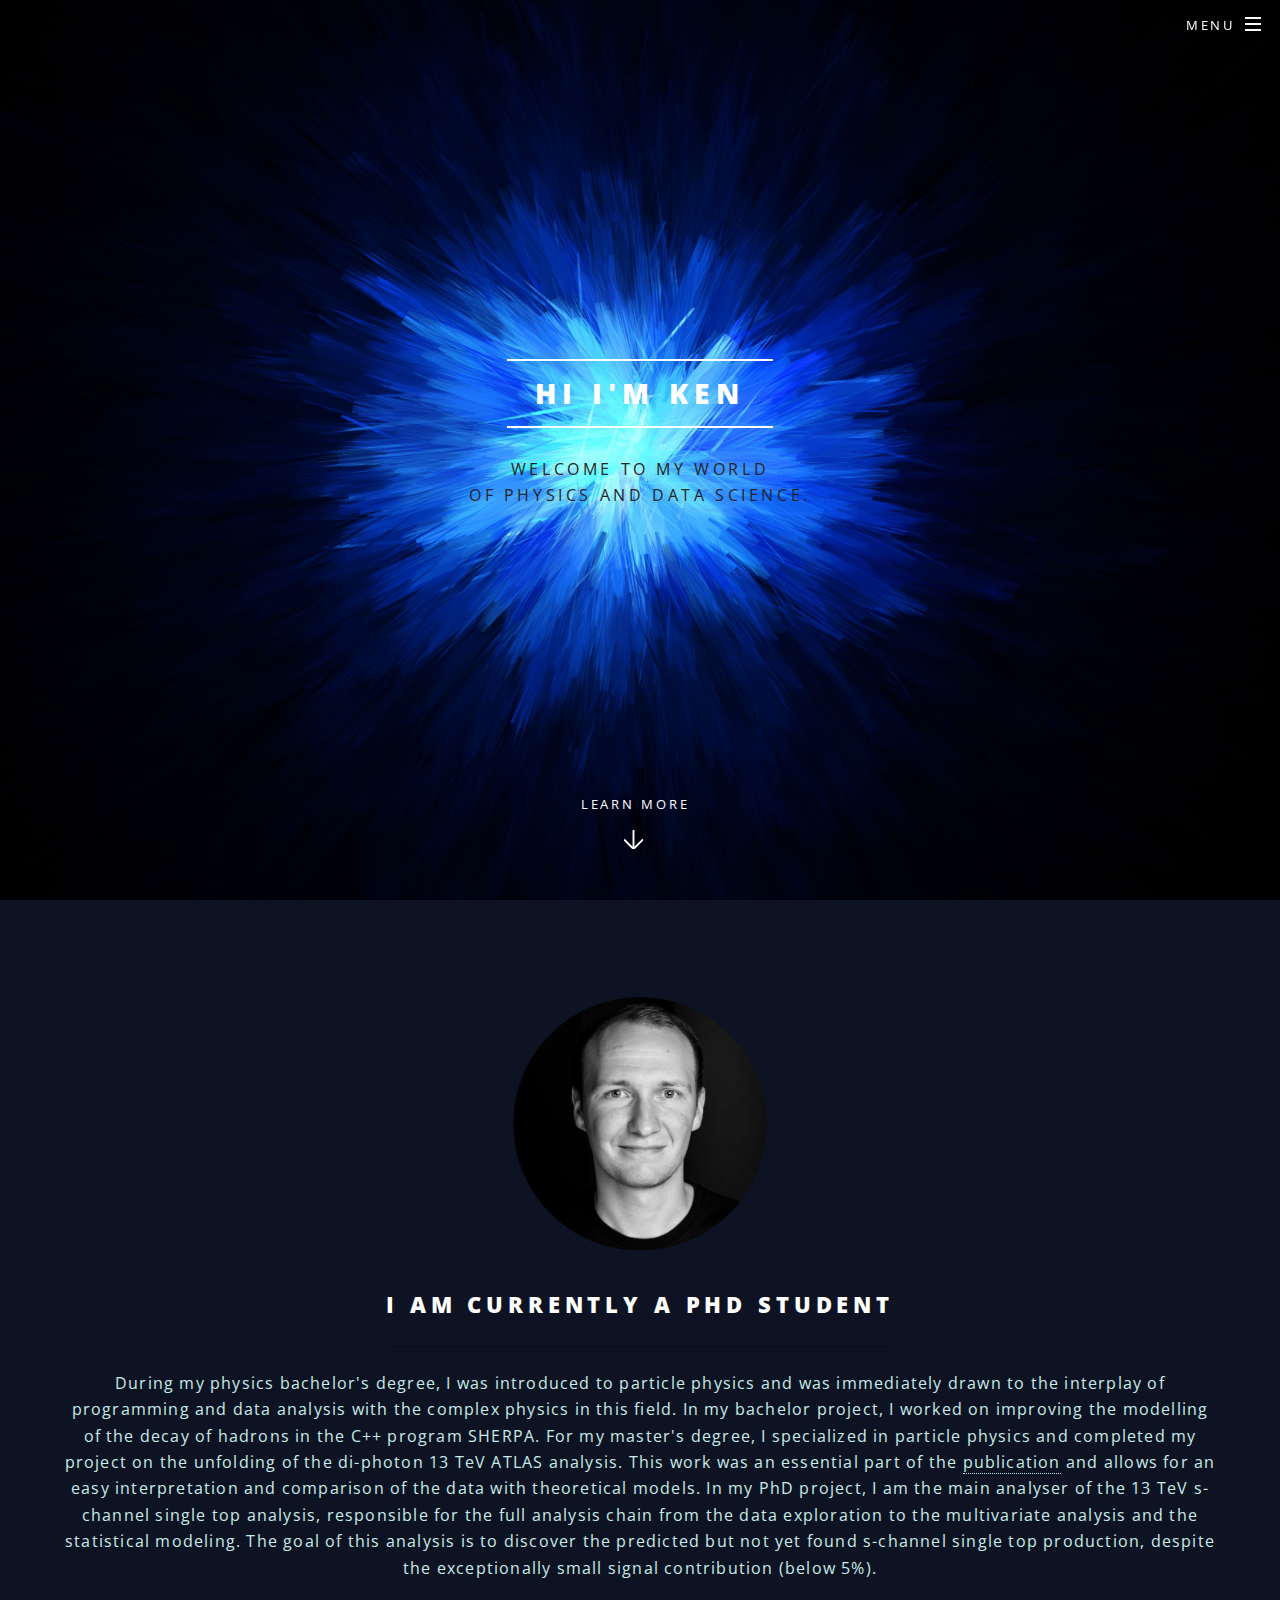
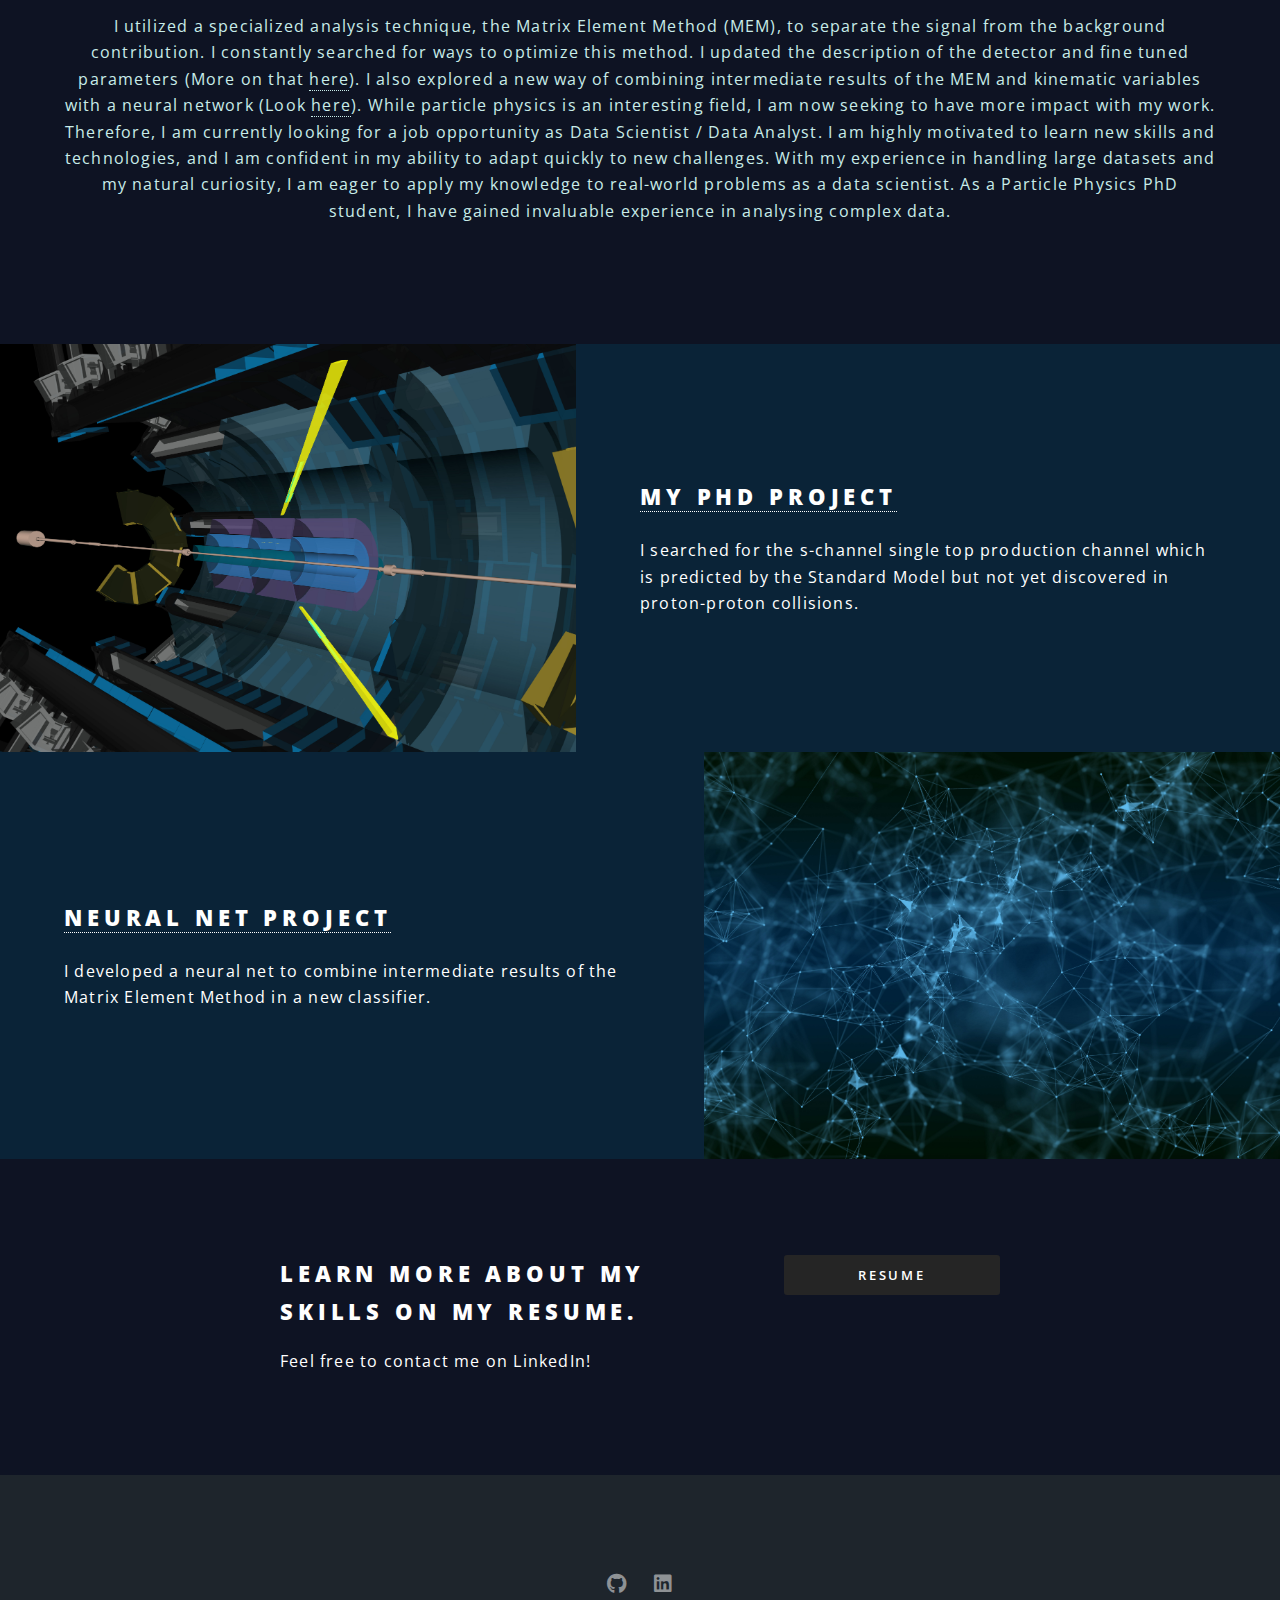
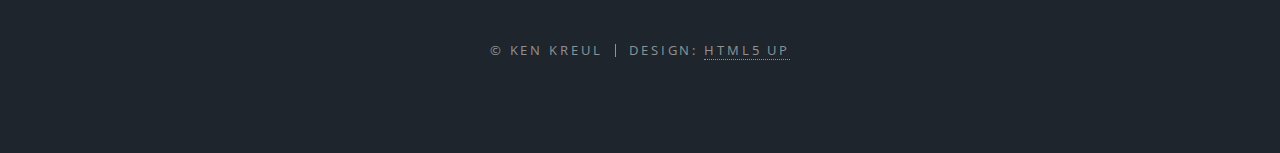
==== commit ae459635: "Inlude Phd Prohjects and Make everything look nice" ====
--- a/index.html
+++ b/index.html
@@ -11,7 +11,17 @@
 		<meta name="viewport" content="width=device-width, initial-scale=1, user-scalable=no" />
 		<link rel="stylesheet" href="assets/css/main.css" />
 		<noscript><link rel="stylesheet" href="assets/css/noscript.css" /></noscript>
+	
+		
+	
+	
 	</head>
+
+
+	
+
+
+
 	<body class="landing is-preload">
 
 		<!-- Page Wrapper -->
@@ -24,13 +34,13 @@
 							<ul>
 								<li class="special">
 									<a href="#menu" class="menuToggle"><span>Menu</span></a>
-									<div id="menu">
+									<div id="menu" style="background-color: rgb(14, 19, 35)">
 										<ul>
 											<li><a href="index.html">Home</a></li>
-											<li><a href="generic.html">Generic</a></li>
-											<li><a href="elements.html">Elements</a></li>
-											<li><a href="#">Sign Up</a></li>
-											<li><a href="#">Log In</a></li>
+											
+											<li><a href="PHDProject.html">PhD Project</a></li>
+											<li><a href="PHDMachinLearning.html">Neural Net in my PhD project</a></li>
+											
 										</ul>
 									</div>
 								</li>
@@ -39,10 +49,10 @@
 					</header>
 
 				<!-- Banner -->
-					<section id="banner">
-						<div class="inner">
-							<h2>Ken Kreul</h2>
-							<p>Welcome to my project Portfolio.</p>
+					<section id="banner" style="background-image: url('images/Pictures/Homescreen_6646x.4701jpg.jpg'); background-size: cover; background-position: center;">
+						<div class="inner" >
+							<h2 >Hi I'm Ken</h2>
+							<p style="color: rgb(37, 37, 37);">Welcome to my world <br> of physics and data science.</p>
 							<!--<ul class="actions special">
 								<li><a href="#" class="button primary">Activate</a></li>
 							</ul> -->
@@ -51,42 +61,61 @@
 					</section>
 
 				<!-- One -->
-					<section id="one" class="wrapper style1 special">
-						<div class="inner">
-							<header class="major">
+					<section id="one" class="wrapper style1 special" style="background-color: rgb(14, 19, 35);">
+						<img src="images/Pictures/Portrait_1276x1276.png" alt="ProfilePic" style="width: 20%; display: center;">
+						<div class="inner" >
+							<header class="major" >
+								<br>
 								<h2>I am currently a PhD Student</h2>
-								<p>On this Website, you can find a selection of my projects.<br />
-								Click on the projects to learn more.</p>
+								<p>During my physics bachelor's degree, I was introduced to particle physics and was immediately drawn to the interplay of programming and data analysis with the complex physics in this field. In my bachelor project, I worked on improving the modelling of the decay of hadrons in the C++ program SHERPA. For my master's degree, I specialized in particle physics and completed my project on the unfolding of the di-photon 13 TeV ATLAS analysis.
+									 This work was an essential part of the <a href="https://arxiv.org/abs/2107.09330">  publication</a> and allows for an easy interpretation and comparison of the data with theoretical models.
+									In my PhD project, I am the main analyser of the 13 TeV s-channel single top analysis, responsible for the full analysis chain from the data exploration to the multivariate analysis and the statistical modeling. The goal of this analysis is to discover the predicted but not yet found s-channel single top production, despite the exceptionally small signal contribution (below 5%).
+									
+								</p>
+								<p>
+									I utilized a specialized analysis technique, the Matrix Element Method (MEM), to separate the signal from the background contribution. I constantly searched for ways to optimize this method. I updated the 
+									description of the detector and fine tuned parameters (More on that <a href="PHDProject.html">here</a>). I also explored a new way of 
+									combining intermediate results of the MEM and kinematic variables with a neural network (Look <a href="PHDMachinLearning.html">here</a>).
+
+									
+									While particle physics is an interesting field, I am now seeking to have more impact with my work. Therefore, I am currently looking for a job opportunity as 
+									Data Scientist / Data Analyst. 
+									
+									I am highly motivated to learn new skills and technologies, and I am confident in my ability to adapt quickly to 
+									new challenges. With my experience in handling large datasets and my natural curiosity, I am eager to apply my knowledge to real-world problems as a data scientist.
+									As a Particle Physics PhD student, I have gained invaluable experience in analysing complex data.
+
+									
+									
+									 </p>
 							</header>
-							<ul class="icons major">
-								<li><span class="icon fa-gem major style1"><span class="label">Lorem</span></span></li>
-								<li><span class="icon fa-heart major style2"><span class="label">Ipsum</span></span></li>
-								<li><span class="icon solid fa-code major style3"><span class="label">Dolor</span></span></li>
-							</ul>
-						</div>
+							
+						</div>
+						
 					</section>
 
 				<!-- Two -->
 					<section id="two" class="wrapper alt style2">
-						<section class="spotlight">
-							<div class="image"><img src="images/ATLAS.jpg" alt="" /></div><div class="content">
-								<h2><a href="generic.html">My PhD project</a> </h2>
+						<section class="spotlight" style="background-color: rgb(10, 35, 55);">
+							<div class="image"><img src="images/Pictures/Atlas_6646x4701.jpg" alt="" /></div><div class="content">
+								<h2><a href="PHDProject.html">My PhD project</a> </h2>
 								<p>I searched for the s-channel single top production channel which is 
 									predicted by the Standard Model but not yet discovered in
 									 proton-proton collisions.</p>
 							</div>
 						</section>
-						<section class="spotlight">
-							<div class="image"><img src="images/pic02.jpg" alt="" /></div><div class="content">
-								<h2>Tortor dolore feugiat<br />
-								elementum magna</h2>
-								<p>Aliquam ut ex ut augue consectetur interdum. Donec hendrerit imperdiet. Mauris eleifend fringilla nullam aenean mi ligula.</p>
+						<section class="spotlight" style="background-color: rgb(10, 35, 55);">
+							<div class="image"><img src="images/Pictures/NeuralNets_6646_4701.jpg" alt="" /></div><div class="content">
+								<h2><a href="PHDMachinLearning.html">Neural Net Project</a><br />
+								</h2>
+								<p>I developed a neural net to combine intermediate results of the Matrix Element Method in a new classifier.</p>
 							</div>
 						</section>
 						
-					</section>
-
-				<!-- Three -->
+						
+					</section>
+
+				<!-- 
 					<section id="three" class="wrapper style3 special">
 						<div class="inner">
 							<header class="major">
@@ -121,32 +150,41 @@
 							</ul>
 						</div>
 					</section>
-
+					Three -->
 				<!-- CTA -->
-					<section id="cta" class="wrapper style4">
+					<section id="cta" class="wrapper style4" style="background-color:  rgb(14, 19, 35);">
 						<div class="inner">
 							<header>
-								<h2>Arcue ut vel commodo</h2>
-								<p>Aliquam ut ex ut augue consectetur interdum endrerit imperdiet amet eleifend fringilla.</p>
+								<h2>Learn more about my skills on my resume.</h2>
+								<p>
+									Feel free to contact me on LinkedIn!
+								</p>
+								
+								
+								
 							</header>
 							<ul class="actions stacked">
-								<li><a href="#" class="button fit primary">Activate</a></li>
-								<li><a href="#" class="button fit">Learn More</a></li>
+								
+								<li><a href="images/Resume.pdf" style="background-color:   rgb(37, 37, 37);" class="button fit primary">Resume</a></li>
 							</ul>
 						</div>
 					</section>
 
+
+					
+
+
+
 				<!-- Footer -->
-					<footer id="footer">
+					<footer id="footer" >
 						<ul class="icons">
-							<li><a href="#" class="icon brands fa-twitter"><span class="label">Twitter</span></a></li>
-							<li><a href="#" class="icon brands fa-facebook-f"><span class="label">Facebook</span></a></li>
-							<li><a href="#" class="icon brands fa-instagram"><span class="label">Instagram</span></a></li>
-							<li><a href="#" class="icon brands fa-dribbble"><span class="label">Dribbble</span></a></li>
-							<li><a href="#" class="icon solid fa-envelope"><span class="label">Email</span></a></li>
+							
+							<li><a href="https://github.com/kkreul0702" class="icon brands fa-github"><span class="label">Github</span></a></li>
+							<li><a href="https://www.linkedin.com/in/ken-kreul-2a3658194/" class="icon brands fa-linkedin"><span class="label">LinkedIn</span></a></li>
+							
 						</ul>
 						<ul class="copyright">
-							<li>&copy; Untitled</li><li>Design: <a href="http://html5up.net">HTML5 UP</a></li>
+							<li>&copy; Ken Kreul</li><li>Design: <a href="http://html5up.net">HTML5 UP</a></li>
 						</ul>
 					</footer>
 
--- a/assets/css/main.css
+++ b/assets/css/main.css
@@ -1,10 +1,10 @@
 @import url(fontawesome-all.min.css);
 @import url("https://fonts.googleapis.com/css?family=Open+Sans:400,400italic,600,600italic,800,800italic");
 
-/*
-	Spectral by HTML5 UP
-	html5up.net | @ajlkn
-	Free for personal and commercial use under the CCA 3.0 license (html5up.net/license)
+/*
+	Spectral by HTML5 UP
+	html5up.net | @ajlkn
+	Free for personal and commercial use under the CCA 3.0 license (html5up.net/license)
 */
 
 html, body, div, span, applet, object,
@@ -45,7 +45,9 @@
 		content: '';
 		content: none;
 	}
-
+summary:hover {
+		text-decoration: underline;
+	}
 table {
 	border-collapse: collapse;
 	border-spacing: 0;
@@ -2487,7 +2489,7 @@
 		input[type="button"].primary,
 		button.primary,
 		.button.primary {
-			background-color: #ed4933;
+			background-color: #306ea8;
 			box-shadow: none !important;
 			color: #ffffff !important;
 		}
@@ -2497,7 +2499,7 @@
 			input[type="button"].primary:hover,
 			button.primary:hover,
 			.button.primary:hover {
-				background-color: #ef5e4a !important;
+				background-color: #306ea8 !important;
 			}
 
 			input[type="submit"].primary:active,
@@ -2505,7 +2507,7 @@
 			input[type="button"].primary:active,
 			button.primary:active,
 			.button.primary:active {
-				background-color: #eb341c !important;
+				background-color: #306ea8 !important;
 			}
 
 		input[type="submit"].disabled, input[type="submit"]:disabled,
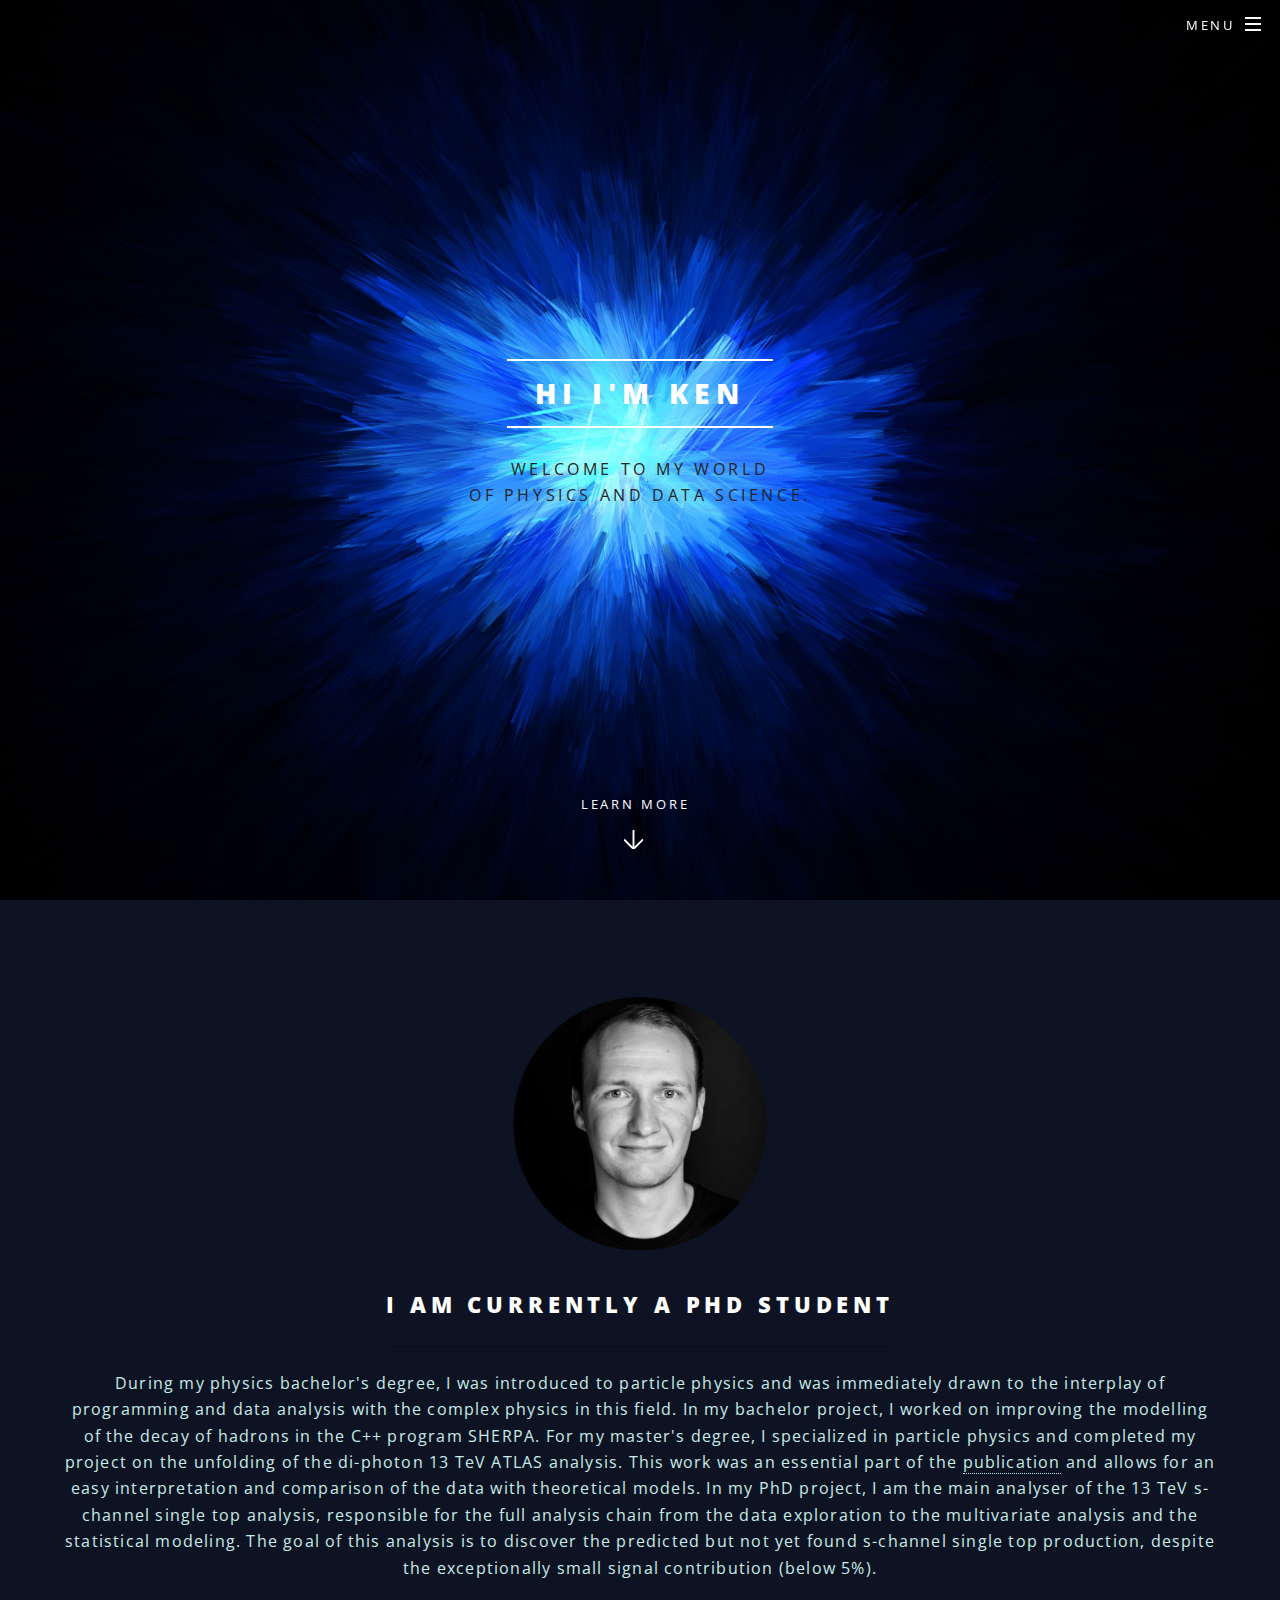
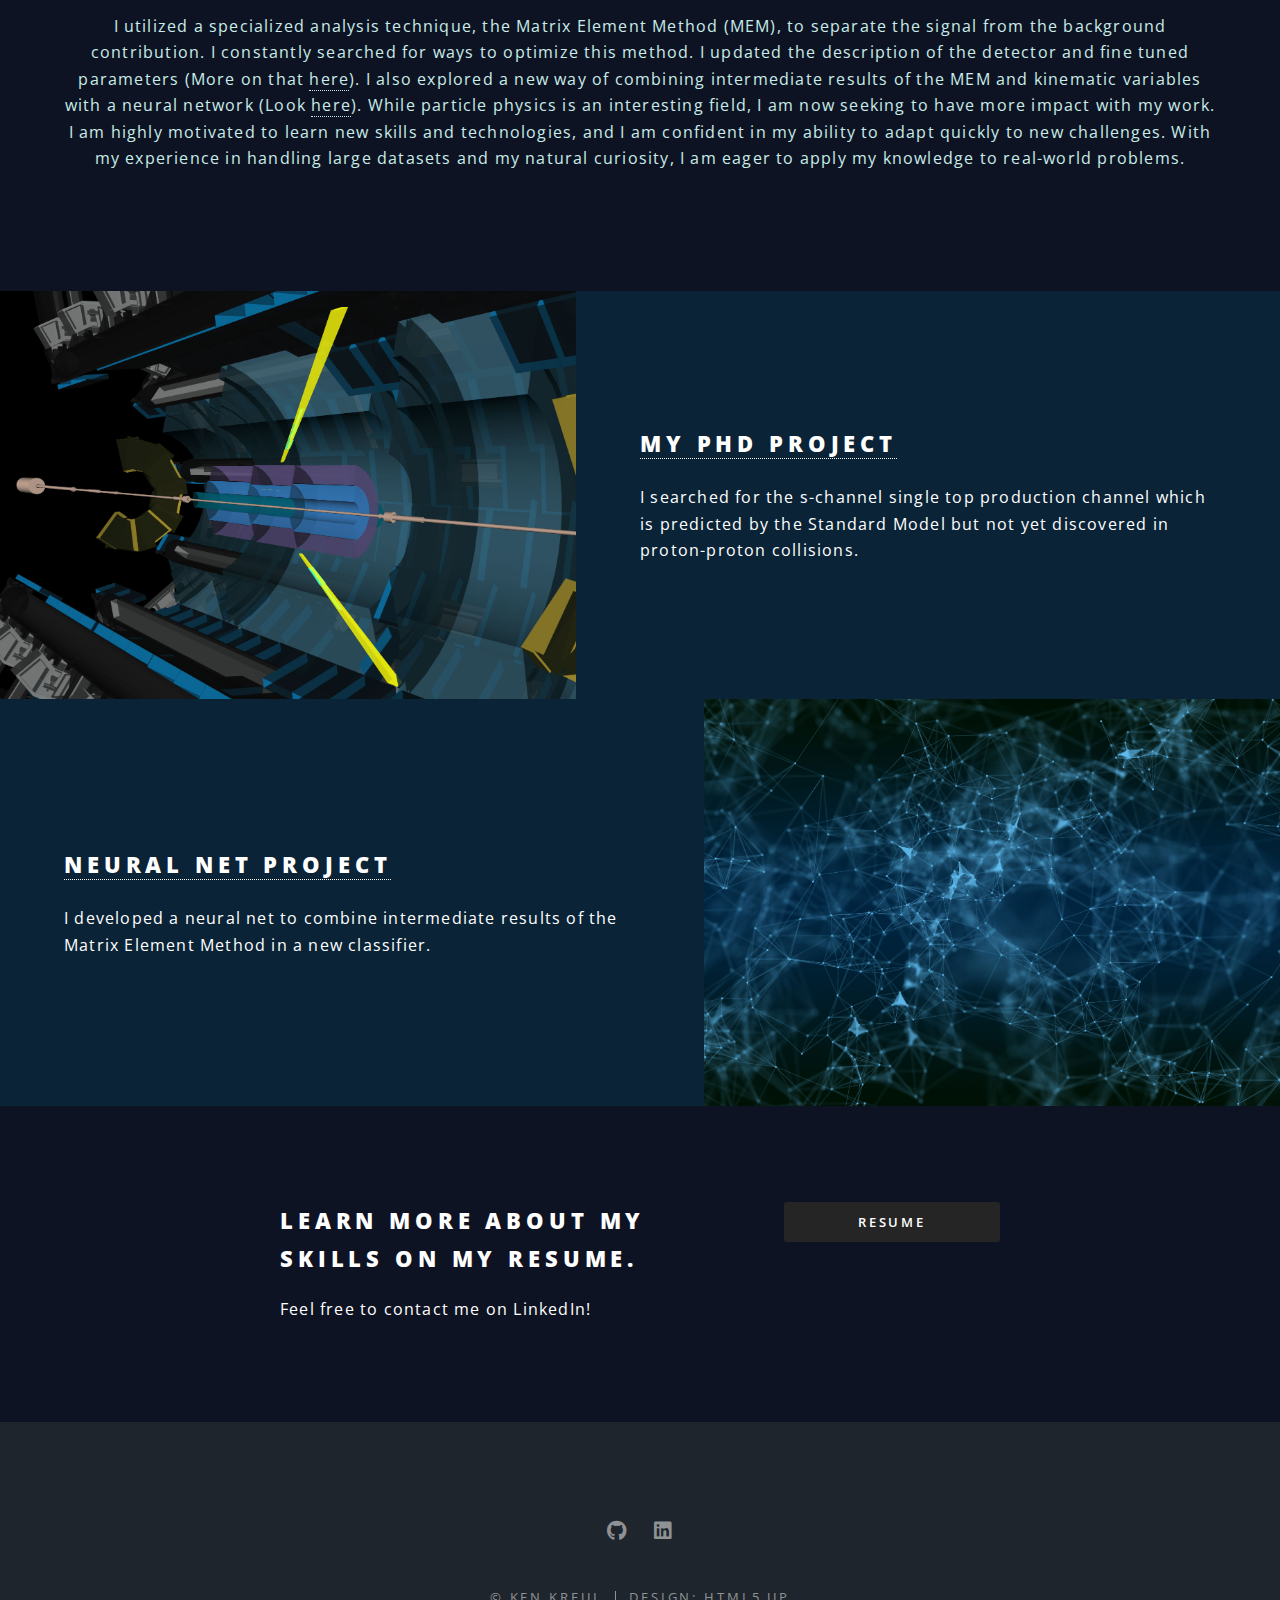
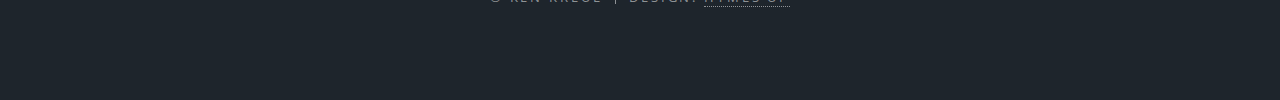
==== commit d2000a43: "Small change" ====
--- a/index.html
+++ b/index.html
@@ -78,12 +78,13 @@
 									combining intermediate results of the MEM and kinematic variables with a neural network (Look <a href="PHDMachinLearning.html">here</a>).
 
 									
-									While particle physics is an interesting field, I am now seeking to have more impact with my work. Therefore, I am currently looking for a job opportunity as 
-									Data Scientist / Data Analyst. 
+									While particle physics is an interesting field, I am now seeking to have more impact with my work. 
+									<!--Therefore, I am currently looking for a job opportunity as 
+									Data Scientist / Data Analyst. -->
 									
 									I am highly motivated to learn new skills and technologies, and I am confident in my ability to adapt quickly to 
-									new challenges. With my experience in handling large datasets and my natural curiosity, I am eager to apply my knowledge to real-world problems as a data scientist.
-									As a Particle Physics PhD student, I have gained invaluable experience in analysing complex data.
+									new challenges. With my experience in handling large datasets and my natural curiosity, I am eager to apply my knowledge to real-world problems.
+									
 
 									
 									
